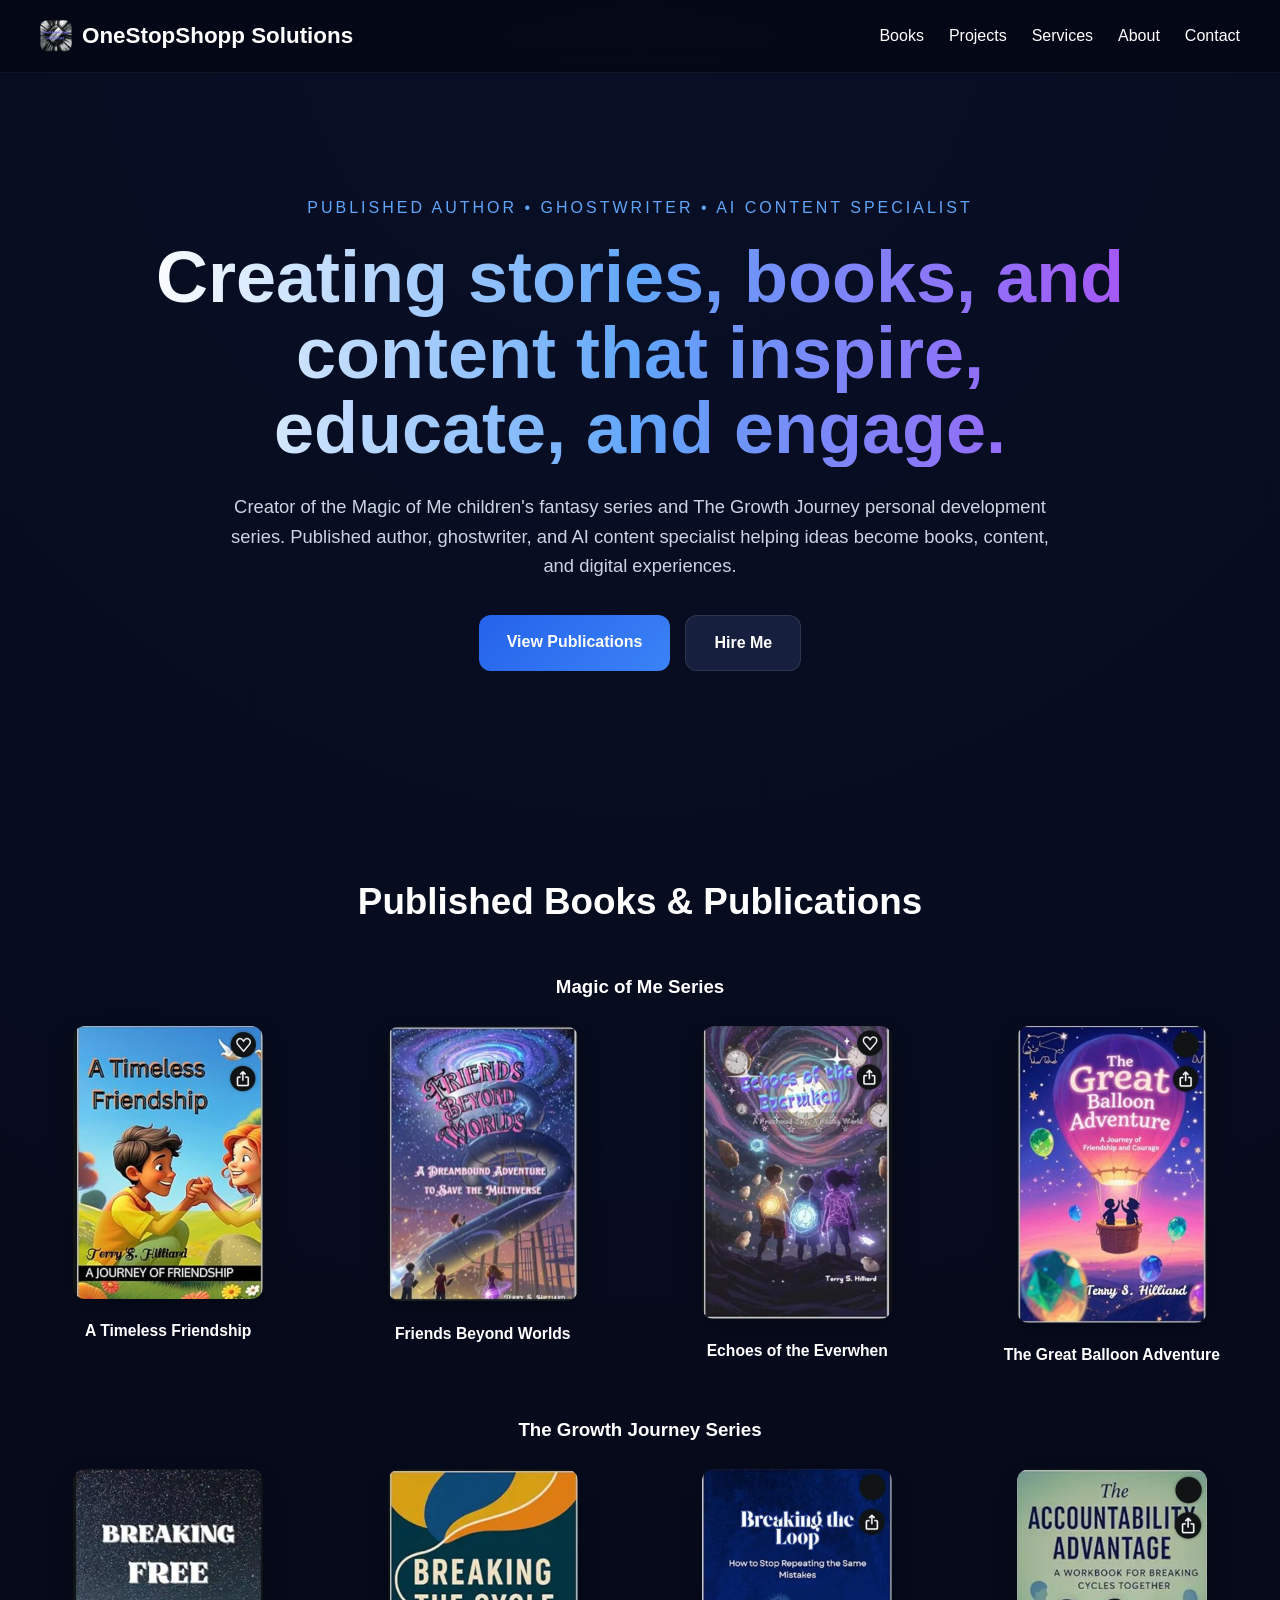
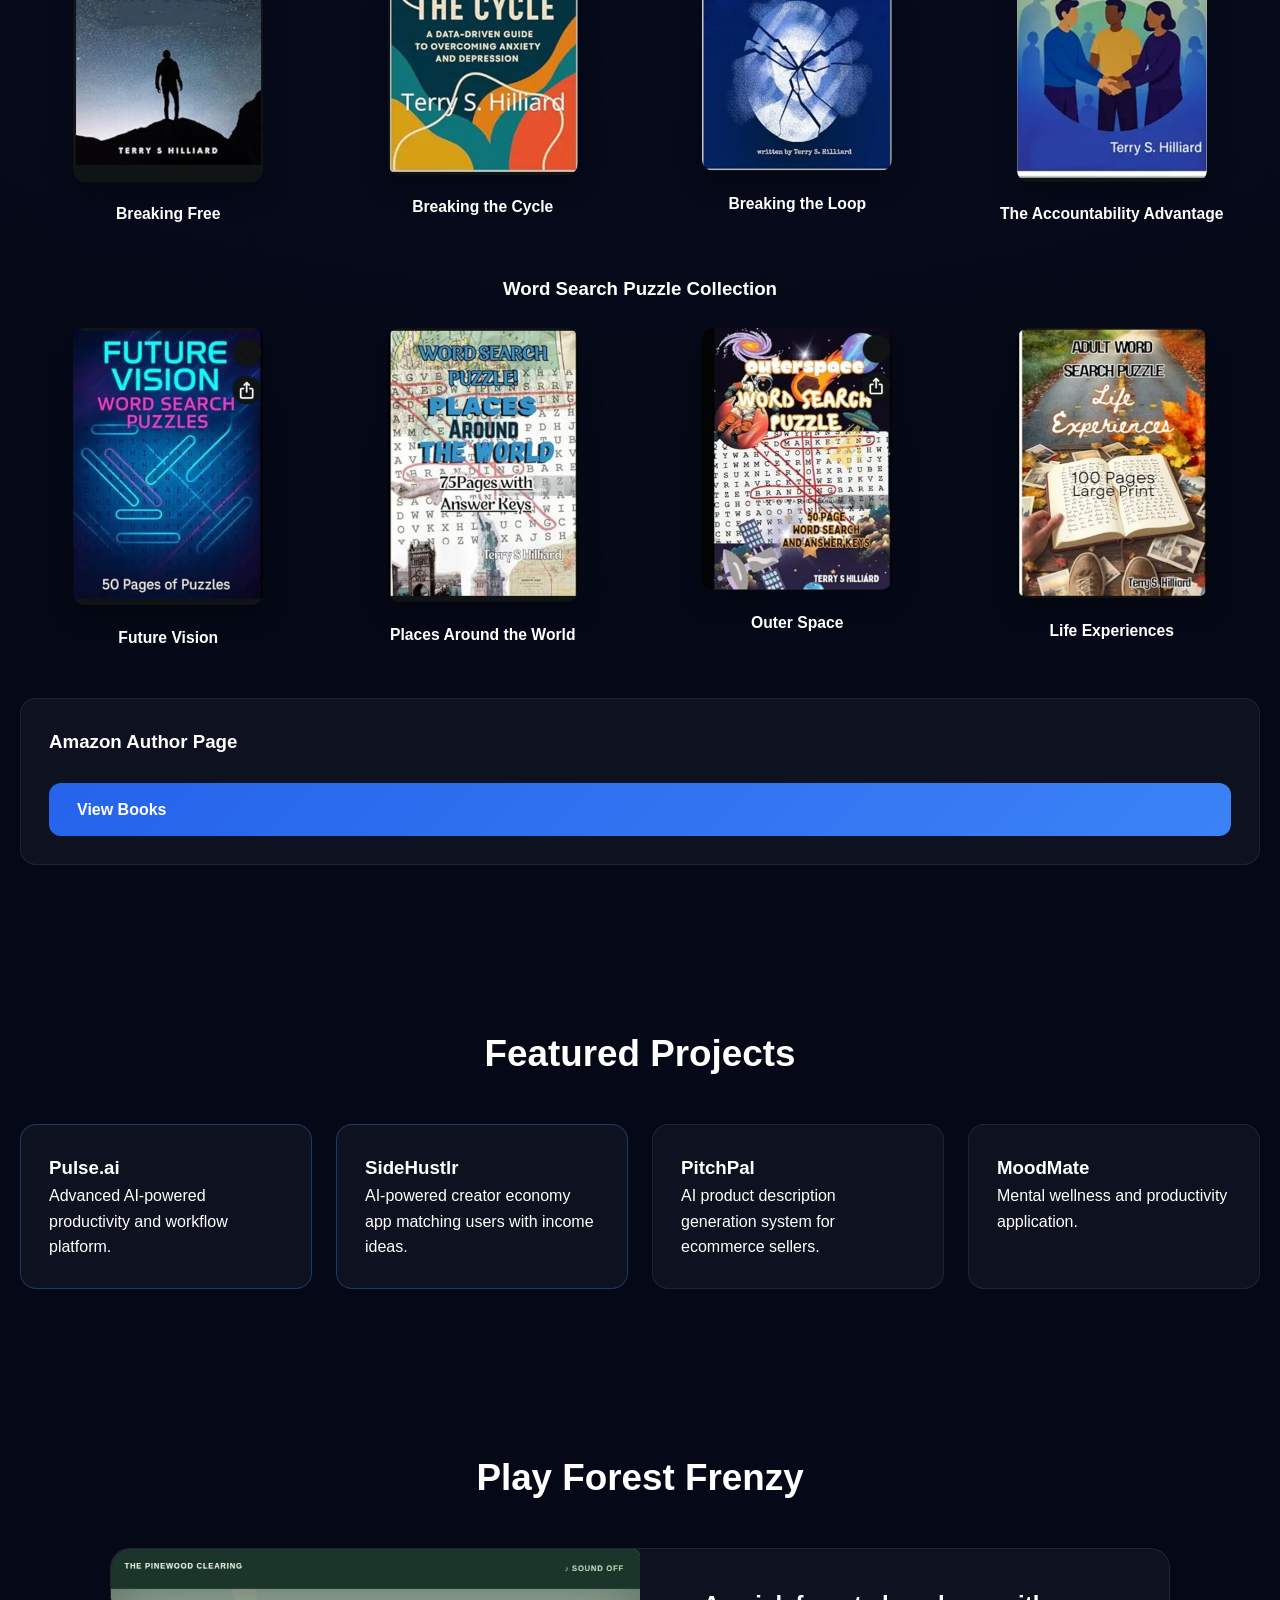
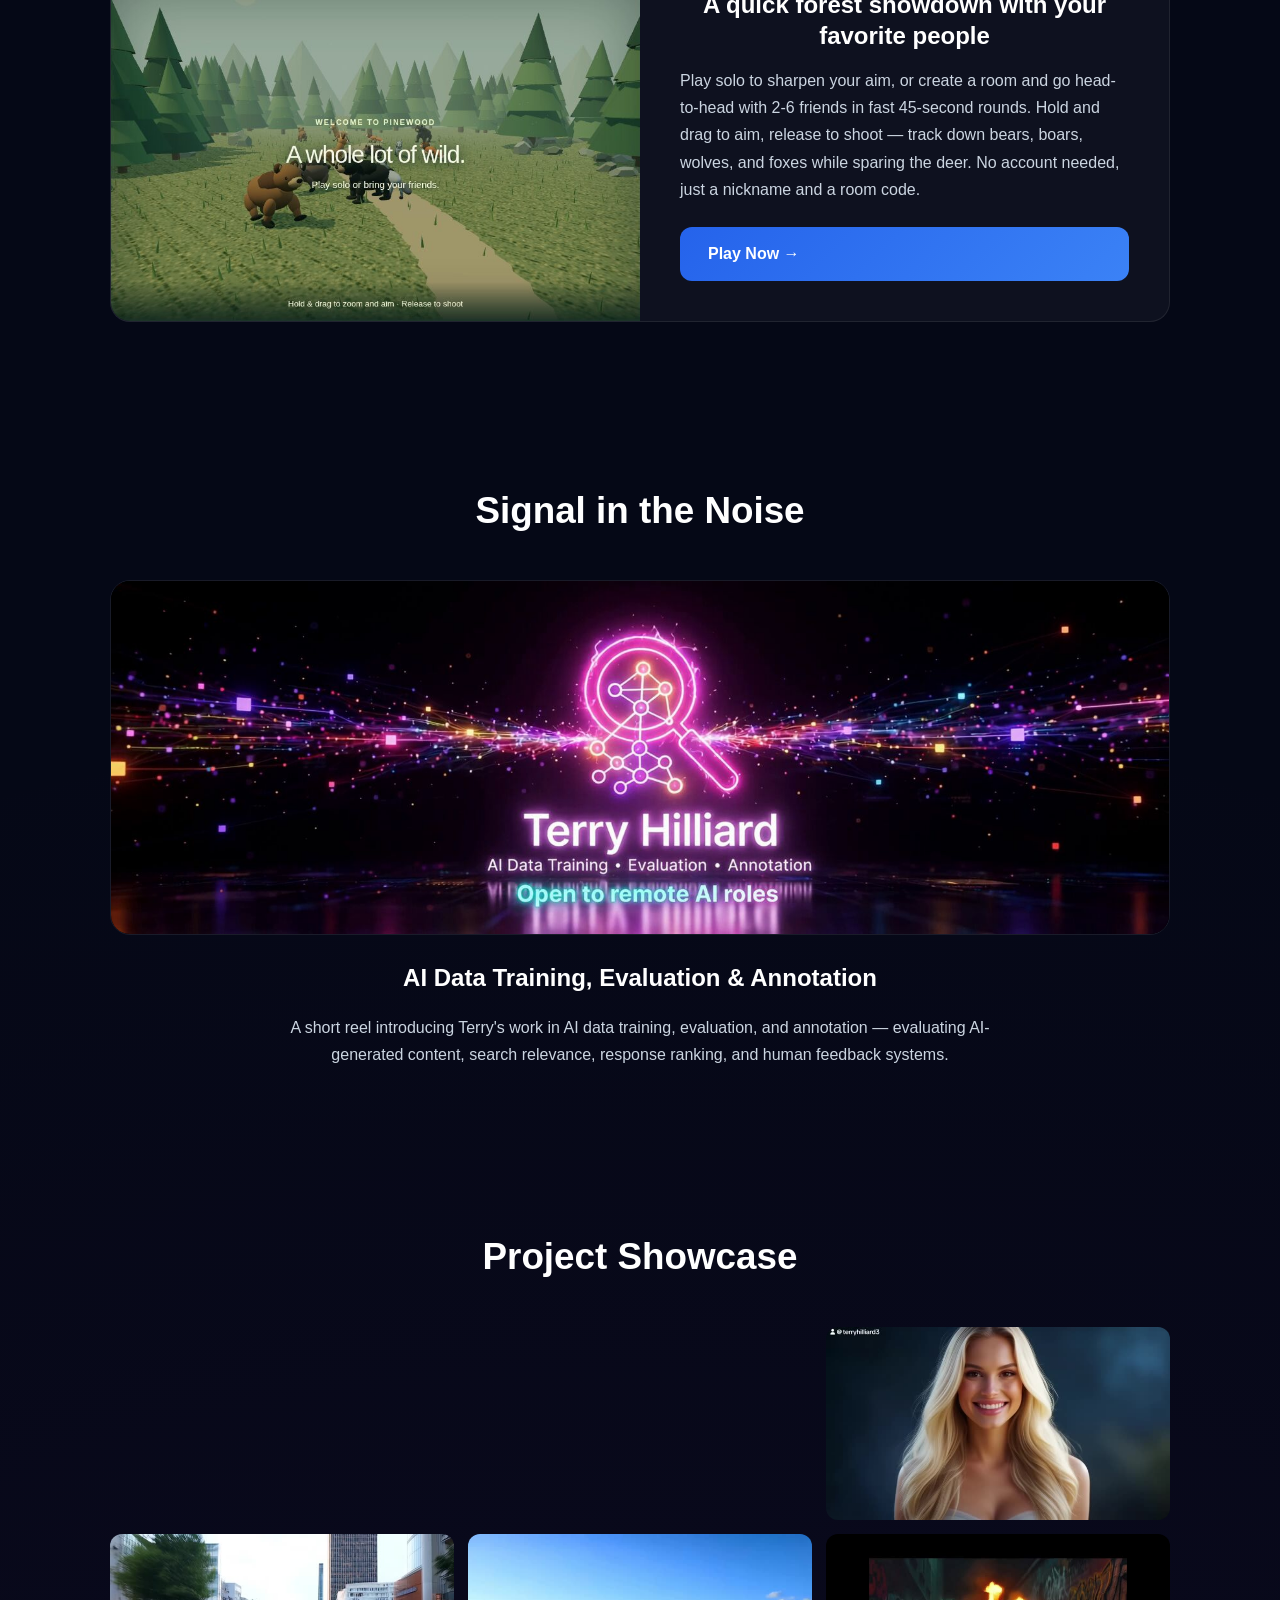
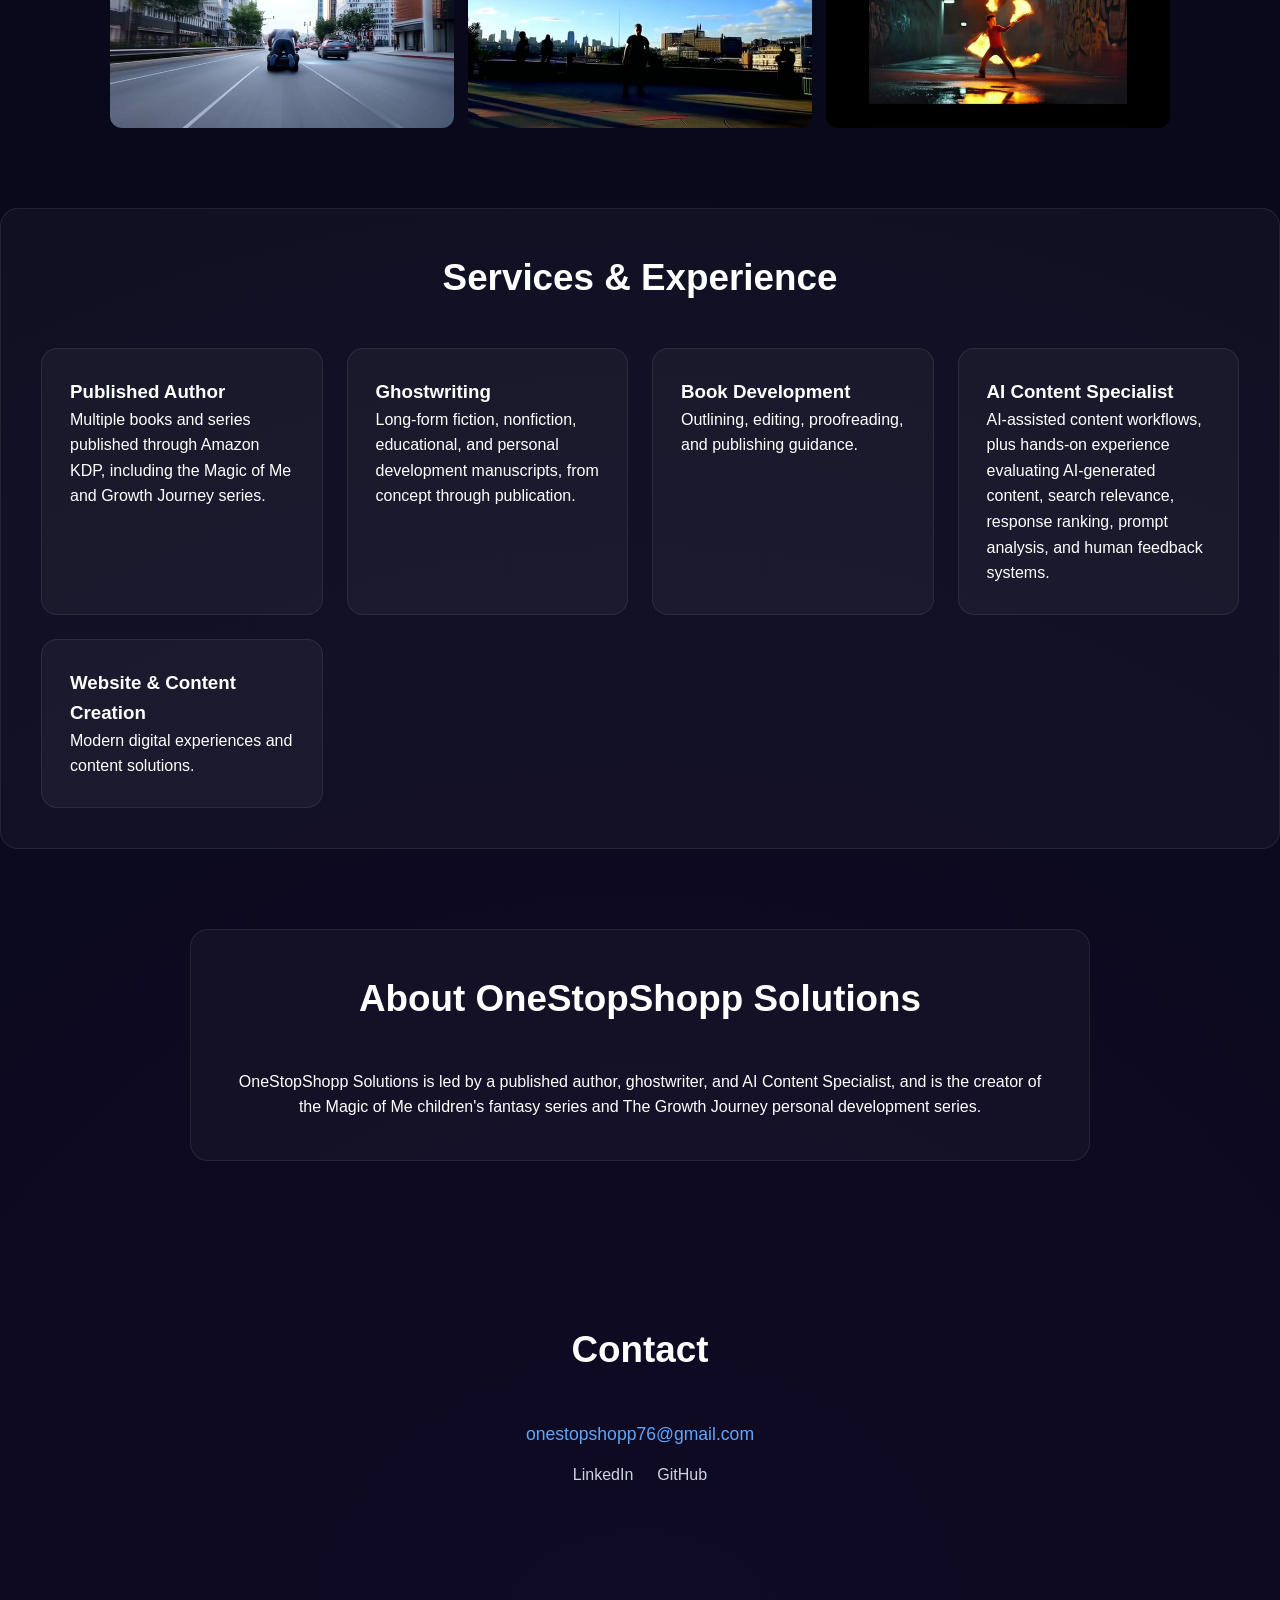
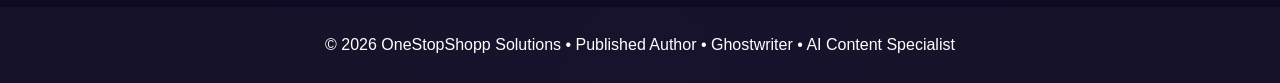
==== index.html @ 1f9ac96c "Self-host book covers, fix invalid markup, add main landmark and contact links - Download and compre" ====
<!doctype html>
<html lang="en">
  <head>
    <meta charset="UTF-8" />
    <meta name="viewport" content="width=device-width, initial-scale=1.0" />
    <title>OneStopShopp Solutions</title>
    <meta
      name="description"
      content="Published author, ghostwriter, creator of the Magic of Me and The Growth Journey series, and AI Content Specialist."
    />
    <meta property="og:type" content="website" />
    <meta property="og:title" content="OneStopShopp Solutions | Published Author, Ghostwriter & AI Content Specialist" />
    <meta
      property="og:description"
      content="Published author, ghostwriter, creator of the Magic of Me and The Growth Journey series, and AI Content Specialist."
    />
    <meta
      property="og:image"
      content="https://res.cloudinary.com/dc8rtuiyk/image/upload/v1782137107/Screenshot_2026-06-22_085115_wafh4v.png"
    />
    <meta name="twitter:card" content="summary_large_image" />
    <meta name="twitter:title" content="OneStopShopp Solutions | Published Author, Ghostwriter & AI Content Specialist" />
    <meta
      name="twitter:description"
      content="Published author, ghostwriter, creator of the Magic of Me and The Growth Journey series, and AI Content Specialist."
    />
    <meta
      name="twitter:image"
      content="https://res.cloudinary.com/dc8rtuiyk/image/upload/v1782137107/Screenshot_2026-06-22_085115_wafh4v.png"
    />
    <link rel="icon" href="./assets/logo.png" />
    <link rel="stylesheet" href="./styles.css?v=2043" />
  </head>
  <body>
    <header class="navbar">
      <div class="logo"><img src="./assets/logo.png" alt="OneStopShopp Solutions logo" class="logo-icon" />OneStopShopp Solutions</div>
      <nav>
        <a href="#publications">Books</a><a href="#projects">Projects</a><a href="#services">Services</a><a href="#about">About</a
        ><a href="#contact">Contact</a>
      </nav>
    </header>
    <main>
      <section class="hero">
        <div class="hero-content">
          <p class="tag">PUBLISHED AUTHOR • GHOSTWRITER • AI CONTENT SPECIALIST</p>
          <h1>Creating stories, books, and content that inspire, educate, and engage.</h1>
          <p class="subtext">
            Creator of the Magic of Me children's fantasy series and The Growth Journey personal development series. Published author,
            ghostwriter, and AI content specialist helping ideas become books, content, and digital experiences.
          </p>
          <div class="hero-buttons">
            <a class="primary" href="#publications">View Publications</a><a class="secondary" href="#contact">Hire Me</a>
          </div>
        </div>
      </section>
      <section id="publications" class="section">
        <h2>Published Books & Publications</h2>
        <h3 class="series-title">Magic of Me Series</h3>
        <div class="book-grid">
          <div class="book-card">
            <a href="https://www.amazon.com/dp/B0F7FNXPH2" target="_blank" rel="noopener noreferrer"
              ><img loading="lazy" decoding="async" src="./assets/books/a-timeless-friendship.jpg" alt="A Timeless Friendship"
            /></a>
            <h4>A Timeless Friendship</h4>
          </div>
          <div class="book-card">
            <a href="https://www.amazon.com/dp/B0FHT4Z9CP" target="_blank" rel="noopener noreferrer"
              ><img loading="lazy" decoding="async" src="./assets/books/friends-beyond-worlds.jpg" alt="Friends Beyond Worlds"
            /></a>
            <h4>Friends Beyond Worlds</h4>
          </div>
          <div class="book-card">
            <a href="https://www.amazon.com/dp/B0FKSDV8B8" target="_blank" rel="noopener noreferrer"
              ><img loading="lazy" decoding="async" src="./assets/books/echoes-of-the-everwhen.jpg" alt="Echoes of the Everwhen"
            /></a>
            <h4>Echoes of the Everwhen</h4>
          </div>
          <div class="book-card">
            <a href="https://www.amazon.com/dp/B0FH5PMCHT" target="_blank" rel="noopener noreferrer"
              ><img loading="lazy" decoding="async" src="./assets/books/the-great-balloon-adventure.jpg" alt="The Great Balloon Adventure"
            /></a>
            <h4>The Great Balloon Adventure</h4>
          </div>
        </div>
        <h3 class="series-title">The Growth Journey Series</h3>
        <div class="book-grid">
          <div class="book-card">
            <a href="https://www.amazon.com/dp/B0F8NKRVY5" target="_blank" rel="noopener noreferrer"
              ><img loading="lazy" decoding="async" src="./assets/books/breaking-free.jpg" alt="Breaking Free"
            /></a>
            <h4>Breaking Free</h4>
          </div>
          <div class="book-card">
            <a href="https://www.amazon.com/dp/B0FH2L9SFN" target="_blank" rel="noopener noreferrer"
              ><img loading="lazy" decoding="async" src="./assets/books/breaking-the-cycle.jpg" alt="Breaking the Cycle"
            /></a>
            <h4>Breaking the Cycle</h4>
          </div>
          <div class="book-card">
            <a href="https://www.amazon.com/dp/B0FGY39LGM" target="_blank" rel="noopener noreferrer"
              ><img loading="lazy" decoding="async" src="./assets/books/breaking-the-loop.jpg" alt="Breaking the Loop"
            /></a>
            <h4>Breaking the Loop</h4>
          </div>
          <div class="book-card">
            <a href="https://www.amazon.com/dp/B0FH2JQRD7" target="_blank" rel="noopener noreferrer"
              ><img
                loading="lazy"
                decoding="async"
                src="./assets/books/the-accountability-advantage.jpg"
                alt="The Accountability Advantage"
            /></a>
            <h4>The Accountability Advantage</h4>
          </div>
        </div>
        <h3 class="series-title">Word Search Puzzle Collection</h3>
        <div class="book-grid">
          <div class="book-card">
            <a href="https://www.amazon.com/dp/B0FFHPS225" target="_blank" rel="noopener noreferrer"
              ><img loading="lazy" decoding="async" src="./assets/books/future-vision.jpg" alt="Future Vision"
            /></a>
            <h4>Future Vision</h4>
          </div>
          <div class="book-card">
            <a href="https://www.amazon.com/dp/B0FH6RM6RR" target="_blank" rel="noopener noreferrer"
              ><img loading="lazy" decoding="async" src="./assets/books/places-around-the-world.jpg" alt="Places Around the World"
            /></a>
            <h4>Places Around the World</h4>
          </div>
          <div class="book-card">
            <a href="https://www.amazon.com/dp/B0FHDQDHW8" target="_blank" rel="noopener noreferrer"
              ><img loading="lazy" decoding="async" src="./assets/books/outer-space.jpg" alt="Outer Space"
            /></a>
            <h4>Outer Space</h4>
          </div>
          <div class="book-card">
            <a href="https://www.amazon.com/dp/B0FJ7HCPN9" target="_blank" rel="noopener noreferrer"
              ><img loading="lazy" decoding="async" src="./assets/books/life-experiences.jpg" alt="Life Experiences"
            /></a>
            <h4>Life Experiences</h4>
          </div>
        </div>
        <div class="card">
          <h3>Amazon Author Page</h3>
          <br /><a class="primary" href="https://www.amazon.com/author/onestopshopp" target="_blank" rel="noopener noreferrer"
            >View Books</a
          >
        </div>
      </section>
      <section id="projects" class="section">
        <h2>Featured Projects</h2>
        <div class="grid">
          <div class="card featured-card">
            <h3>Pulse.ai</h3>
            <p>Advanced AI-powered productivity and workflow platform.</p>
          </div>
          <div class="card featured-card">
            <h3>SideHustlr</h3>
            <p>AI-powered creator economy app matching users with income ideas.</p>
          </div>
          <div class="card">
            <h3>PitchPal</h3>
            <p>AI product description generation system for ecommerce sellers.</p>
          </div>
          <div class="card">
            <h3>MoodMate</h3>
            <p>Mental wellness and productivity application.</p>
          </div>
        </div>
      </section>
      <section class="section media-spotlight">
        <h2>Play Forest Frenzy</h2>
        <div class="spotlight-card">
          <img loading="lazy" decoding="async" src="./assets/forest-frenzy-thumb.jpg" alt="Forest Frenzy gameplay screenshot" />
          <div class="spotlight-content">
            <h3>A quick forest showdown with your favorite people</h3>
            <p>
              Play solo to sharpen your aim, or create a room and go head-to-head with 2-6 friends in fast 45-second rounds. Hold and drag
              to aim, release to shoot — track down bears, boars, wolves, and foxes while sparing the deer. No account needed, just a
              nickname and a room code.
            </p>
            <a class="primary" href="https://forest-frenzy-thill-0926.brobro76.chatgpt.site/" target="_blank" rel="noopener noreferrer"
              >Play Now →</a
            >
          </div>
        </div>
      </section>
      <section class="section media-spotlight">
        <h2>Signal in the Noise</h2>
        <div class="spotlight-video">
          <video preload="none" muted loop playsinline poster="./assets/signal-poster.jpg">
            <source src="./assets/signal-in-the-noise.mp4" type="video/mp4" />
          </video>
        </div>
        <h3>AI Data Training, Evaluation &amp; Annotation</h3>
        <p class="spotlight-caption">
          A short reel introducing Terry's work in AI data training, evaluation, and annotation — evaluating AI-generated content, search
          relevance, response ranking, and human feedback systems.
        </p>
      </section>
      <section class="section showcase-section">
        <h2>Project Showcase</h2>
        <div class="video-grid">
          <video
            poster="https://res.cloudinary.com/dc8rtuiyk/video/upload/so_0,w_640/v1779399124/sample-video1_hhpzmg.jpg"
            preload="none"
            muted
            loop
            playsinline
          >
            <source
              src="https://res.cloudinary.com/dc8rtuiyk/video/upload/q_auto/f_mp4/v1779399124/sample-video1_hhpzmg.mp4"
              type="video/mp4"
            /></video
          ><video
            poster="https://res.cloudinary.com/dc8rtuiyk/video/upload/so_0,w_640/v1779399124/sample-video2_ucpraj.jpg"
            preload="none"
            muted
            loop
            playsinline
          >
            <source
              src="https://res.cloudinary.com/dc8rtuiyk/video/upload/q_auto/f_mp4/v1779399124/sample-video2_ucpraj.mp4"
              type="video/mp4"
            /></video
          ><video poster="./assets/showcase-video3.jpg" preload="none" muted loop playsinline>
            <source src="./assets/showcase-video3.mp4" type="video/mp4" /></video
          ><video poster="./assets/showcase-video4.jpg" preload="none" muted loop playsinline>
            <source src="./assets/showcase-video4.mp4" type="video/mp4" /></video
          ><video poster="./assets/showcase-video5.jpg" preload="none" muted loop playsinline>
            <source src="./assets/showcase-video5.mp4" type="video/mp4" /></video
          ><video poster="./assets/showcase-video6.jpg" preload="none" muted loop playsinline>
            <source src="./assets/showcase-video6.mp4" type="video/mp4" />
          </video>
        </div>
      </section>
      <section id="services" class="section dark-panel">
        <h2>Services & Experience</h2>
        <div class="grid">
          <div class="card">
            <h3>Published Author</h3>
            <p>Multiple books and series published through Amazon KDP, including the Magic of Me and Growth Journey series.</p>
          </div>
          <div class="card">
            <h3>Ghostwriting</h3>
            <p>Long-form fiction, nonfiction, educational, and personal development manuscripts, from concept through publication.</p>
          </div>
          <div class="card">
            <h3>Book Development</h3>
            <p>Outlining, editing, proofreading, and publishing guidance.</p>
          </div>
          <div class="card">
            <h3>AI Content Specialist</h3>
            <p>
              AI-assisted content workflows, plus hands-on experience evaluating AI-generated content, search relevance, response ranking,
              prompt analysis, and human feedback systems.
            </p>
          </div>
          <div class="card">
            <h3>Website & Content Creation</h3>
            <p>Modern digital experiences and content solutions.</p>
          </div>
        </div>
      </section>
      <section id="about" class="section about">
        <div class="about-box">
          <h2>About OneStopShopp Solutions</h2>
          <p>
            OneStopShopp Solutions is led by a published author, ghostwriter, and AI Content Specialist, and is the creator of the Magic of
            Me children's fantasy series and The Growth Journey personal development series.
          </p>
        </div>
      </section>
      <section id="contact" class="section contact">
        <h2>Contact</h2>
        <a class="email-link" href="mailto:onestopshopp76@gmail.com">onestopshopp76@gmail.com</a>
        <p class="contact-links">
          <a href="https://www.linkedin.com/in/terry-hilliard-5133391b7" target="_blank" rel="noopener noreferrer">LinkedIn</a
          ><a href="https://github.com/terry7676" target="_blank" rel="noopener noreferrer">GitHub</a>
        </p>
      </section>
    </main>
    <footer><p>© 2026 OneStopShopp Solutions • Published Author • Ghostwriter • AI Content Specialist</p></footer>
    <script>
      (function () {
        var v = document.querySelectorAll("video");
        if (!v.length) return;
        if (window.matchMedia("(prefers-reduced-motion: reduce)").matches || !("IntersectionObserver" in window)) {
          v.forEach(function (x) {
            x.controls = true;
          });
          return;
        }
        var io = new IntersectionObserver(
          function (es) {
            es.forEach(function (e) {
              var x = e.target;
              if (e.isIntersecting) {
                var p = x.play();
                if (p && p.catch) p.catch(function () {});
              } else {
                x.pause();
              }
            });
          },
          { threshold: 0.25 },
        );
        v.forEach(function (x) {
          io.observe(x);
        });
      })();
    </script>
  </body>
</html>
---- styles.css ----
*{margin:0;padding:0;box-sizing:border-box}html{scroll-behavior:smooth}body{font-family:'Segoe UI',sans-serif;color:#fff;line-height:1.6;background:#050816;background-image:radial-gradient(circle at top,#1e3a8a22,transparent 35%),radial-gradient(circle at bottom,#581c8722,transparent 40%)}.navbar{position:sticky;top:0;z-index:1000;display:flex;justify-content:space-between;align-items:center;padding:18px 40px;background:rgba(5,8,22,.92);backdrop-filter:blur(12px);border-bottom:1px solid rgba(255,255,255,.06)}.logo{font-size:1.4rem;font-weight:700;display:flex;align-items:center;gap:10px}.logo-icon{width:32px;height:32px;border-radius:8px;object-fit:cover}.navbar nav a{color:#fff;text-decoration:none;margin-left:25px}.navbar nav a:hover{color:#60a5fa}.hero{min-height:80vh;display:flex;align-items:center;justify-content:center;text-align:center;padding:80px 20px}.hero-content{max-width:1000px}.tag{letter-spacing:3px;color:#60a5fa;margin-bottom:20px}.hero h1{font-size:4.5rem;line-height:1.05;font-weight:800;background:linear-gradient(90deg,#ffffff,#60a5fa,#a855f7,#60a5fa,#ffffff);background-size:200% auto;-webkit-background-clip:text;-webkit-text-fill-color:transparent;background-clip:text;margin-bottom:25px;animation:titleShine 6s linear infinite}@keyframes titleShine{0%{background-position:0% 50%}100%{background-position:200% 50%}}@media(prefers-reduced-motion:reduce){.hero h1{animation:none}}.subtext{max-width:850px;margin:auto;margin-bottom:35px;color:#cbd5e1;font-size:1.15rem}.hero-buttons{display:flex;justify-content:center;gap:15px;flex-wrap:wrap}.primary:focus-visible,.secondary:focus-visible,.navbar a:focus-visible,.email-link:focus-visible{outline:2px solid #60a5fa;outline-offset:3px}.primary,.secondary{display:inline-block;text-decoration:none;font-size:1rem;font-family:inherit;padding:14px 28px;border-radius:12px;border:none;cursor:pointer;font-weight:700}.primary{background:linear-gradient(135deg,#2563eb,#3b82f6);color:#fff}.secondary{background:#161f3d;color:#fff;border:1px solid rgba(255,255,255,.1)}.section{padding:80px 20px;max-width:1300px;margin:auto}.section h2{text-align:center;font-size:2.3rem;margin-bottom:40px}.grid{display:grid;grid-template-columns:repeat(auto-fit,minmax(260px,1fr));gap:24px}.card{background:rgba(255,255,255,.04);border:1px solid rgba(255,255,255,.08);padding:28px;border-radius:16px}.card a{color:inherit;text-decoration:none;display:block}.media-spotlight{max-width:1100px}.spotlight-card{display:grid;grid-template-columns:1fr 1fr;gap:0;background:rgba(255,255,255,.04);border:1px solid rgba(255,255,255,.08);border-radius:20px;overflow:hidden;align-items:stretch}.spotlight-card img,.spotlight-card video{width:100%;height:100%;min-height:260px;object-fit:cover;display:block;background:#000}.spotlight-content{padding:40px;display:flex;flex-direction:column;justify-content:center}.spotlight-content h3{font-size:1.5rem;margin-bottom:16px;line-height:1.3}.spotlight-content p{color:#cbd5e1;margin-bottom:24px;line-height:1.7}.spotlight-video{border-radius:20px;overflow:hidden;border:1px solid rgba(255,255,255,.08);margin-bottom:24px}.spotlight-video video{width:100%;display:block;background:#000}.media-spotlight h3{text-align:center;font-size:1.5rem;margin-bottom:16px}.spotlight-caption{max-width:700px;margin:0 auto;text-align:center;color:#cbd5e1;line-height:1.7}.featured-card{border-color:#3b82f655}.book-grid{display:grid;grid-template-columns:repeat(auto-fit,minmax(180px,1fr));gap:18px;margin:24px 0 48px}.book-card{text-align:center}.book-card a{display:inline-block}.book-card img{width:100%;max-width:190px;border-radius:12px;box-shadow:0 10px 25px rgba(0,0,0,.25);transition:transform .3s ease;display:block;margin:0 auto}.book-card img:hover{transform:translateY(-8px)}.book-card h4{margin-top:12px;font-size:.98rem}.series-title{text-align:center;margin:34px 0 16px}.showcase-section{max-width:1100px}.video-grid{display:grid;grid-template-columns:repeat(auto-fit,minmax(280px,1fr));gap:14px;max-width:1100px;margin:auto}.video-grid video{width:100%;aspect-ratio:16/9;object-fit:cover;border-radius:12px}.dark-panel,.about-box{background:rgba(255,255,255,.03);border:1px solid rgba(255,255,255,.08);border-radius:18px;padding:40px}.about-box{text-align:center;max-width:900px;margin:auto}.contact{text-align:center}.contact-links{margin-top:14px}.contact-links a{color:#cbd5e1;text-decoration:none;margin:0 12px}.contact-links a:hover{color:#60a5fa}.email-link{color:#60a5fa;text-decoration:none;font-size:1.1rem}footer{text-align:center;padding:25px;background:rgba(255,255,255,.03);margin-top:40px}@media(max-width:768px){.navbar{flex-direction:column;gap:12px}.hero h1{font-size:2.7rem}.video-grid{grid-template-columns:1fr}.section{padding:60px 20px}.book-grid{grid-template-columns:repeat(auto-fit,minmax(150px,1fr));gap:14px}.book-card img{max-width:165px}.spotlight-card{grid-template-columns:1fr}.spotlight-content{padding:28px}}
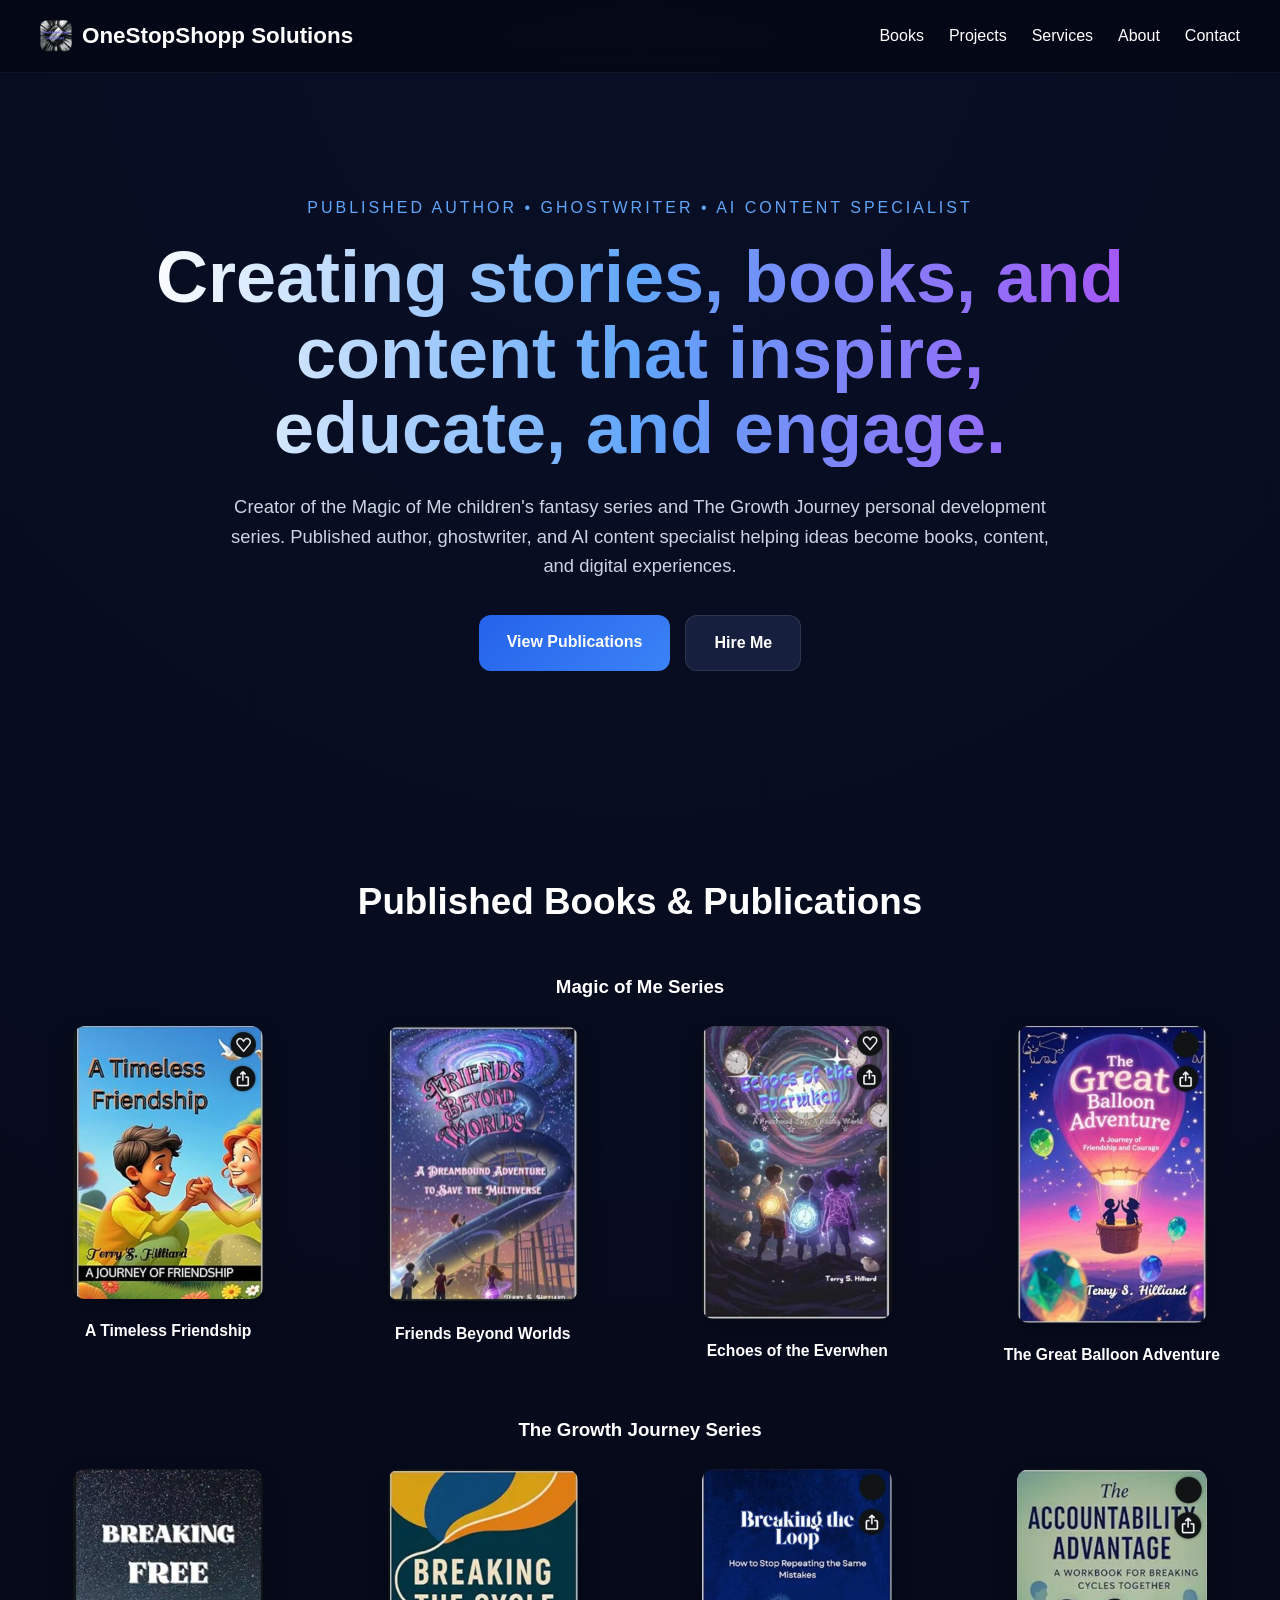
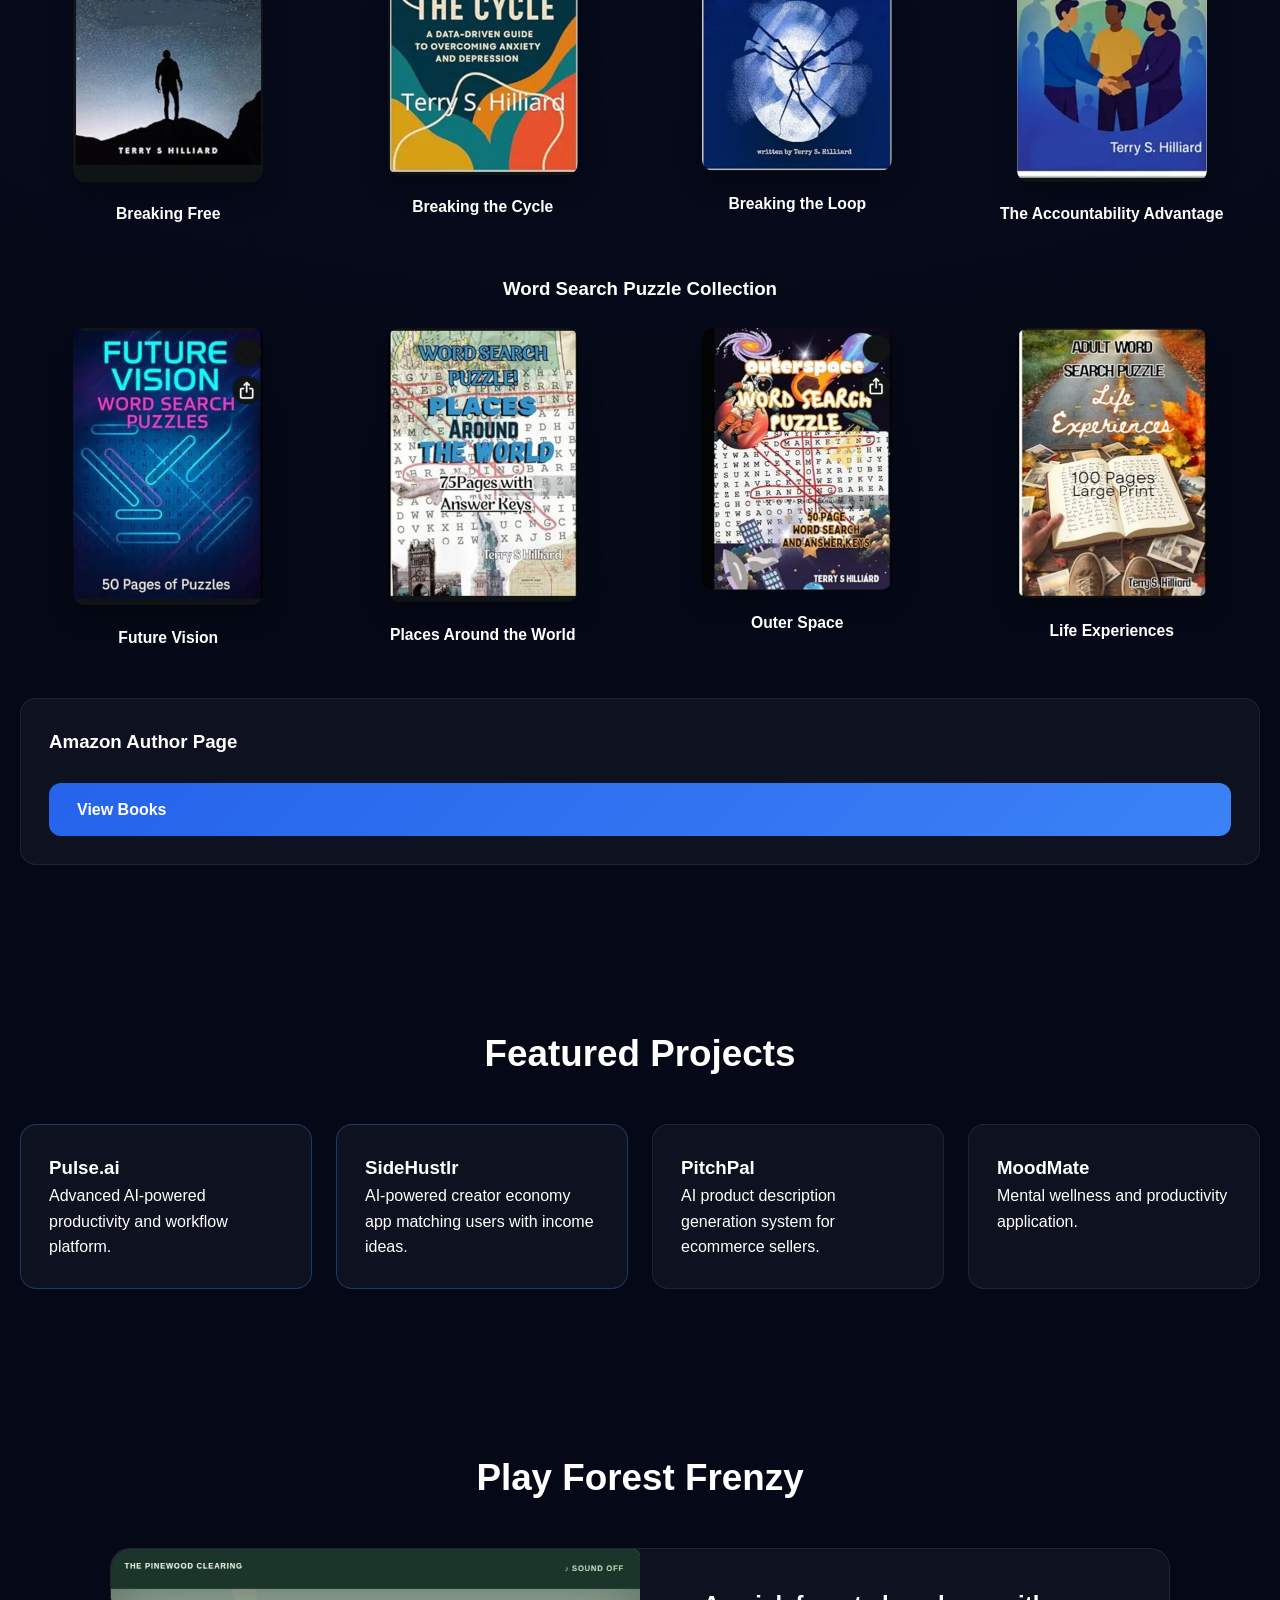
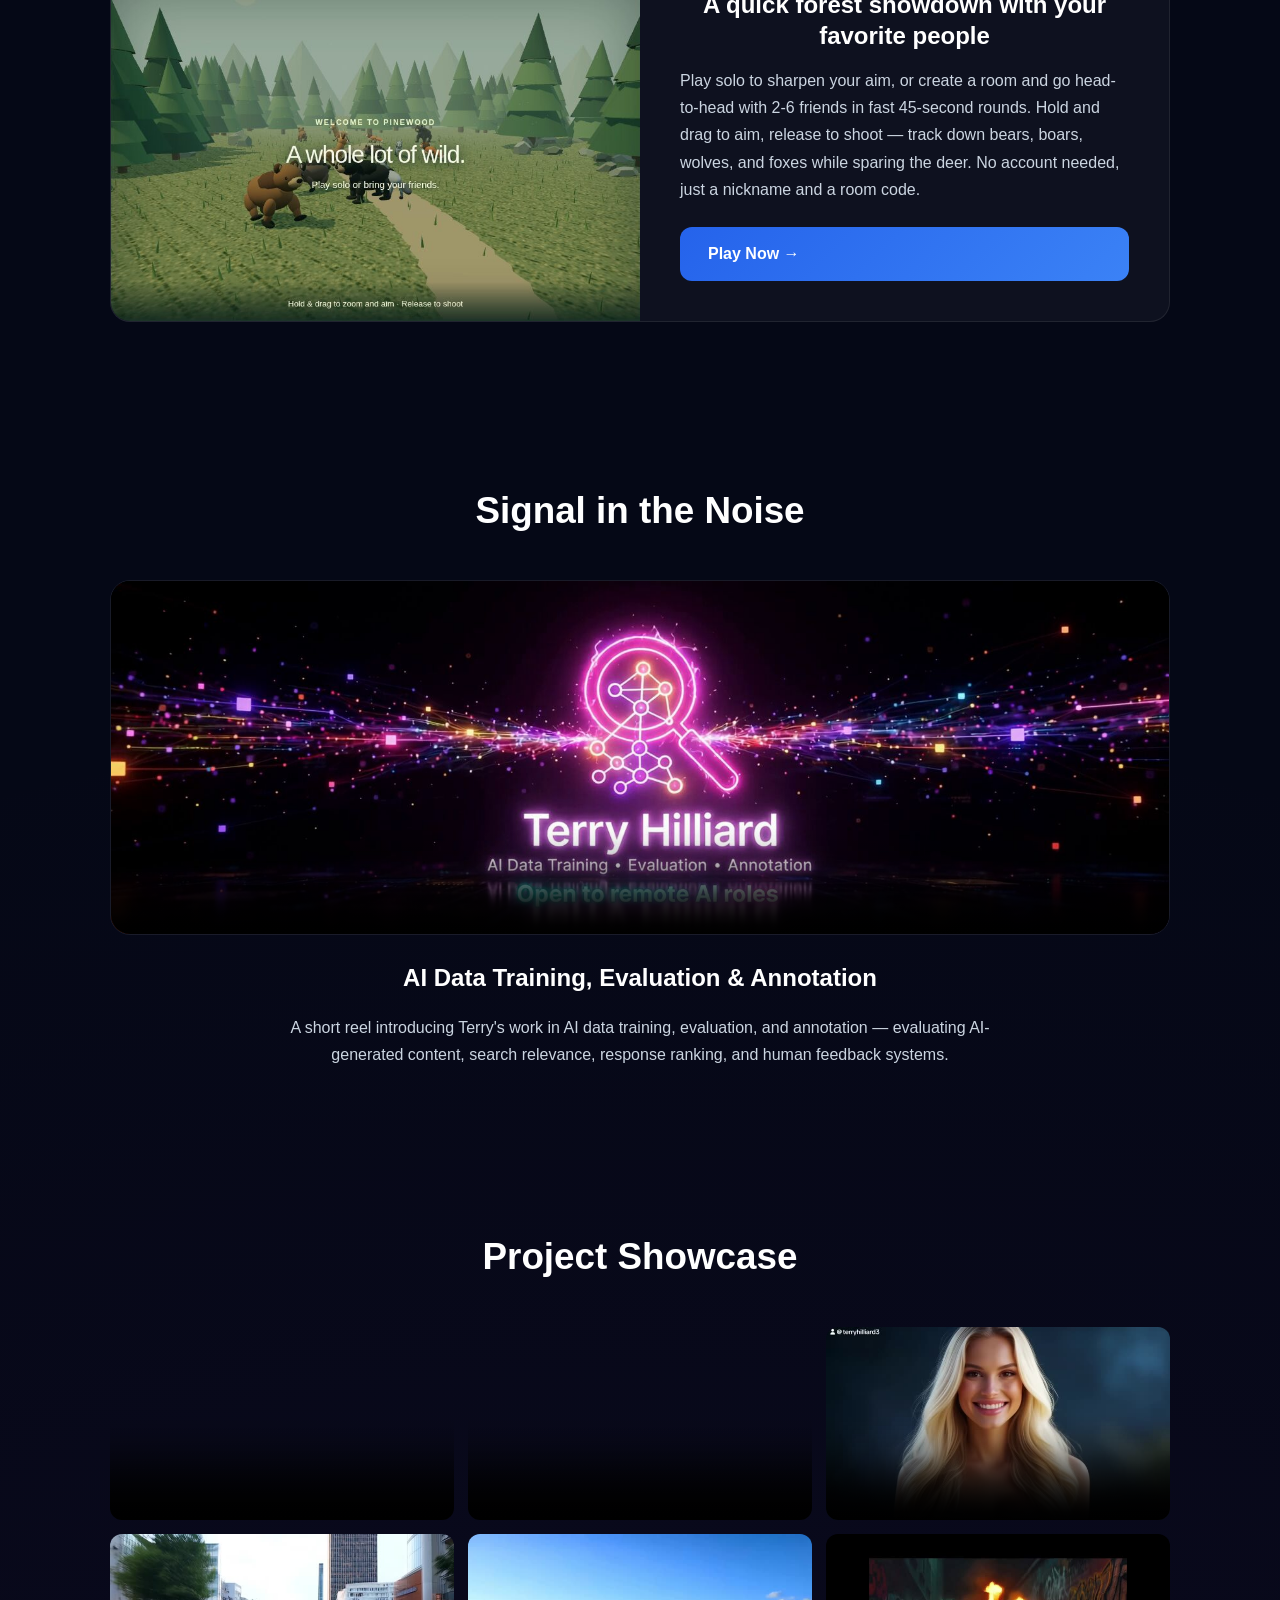
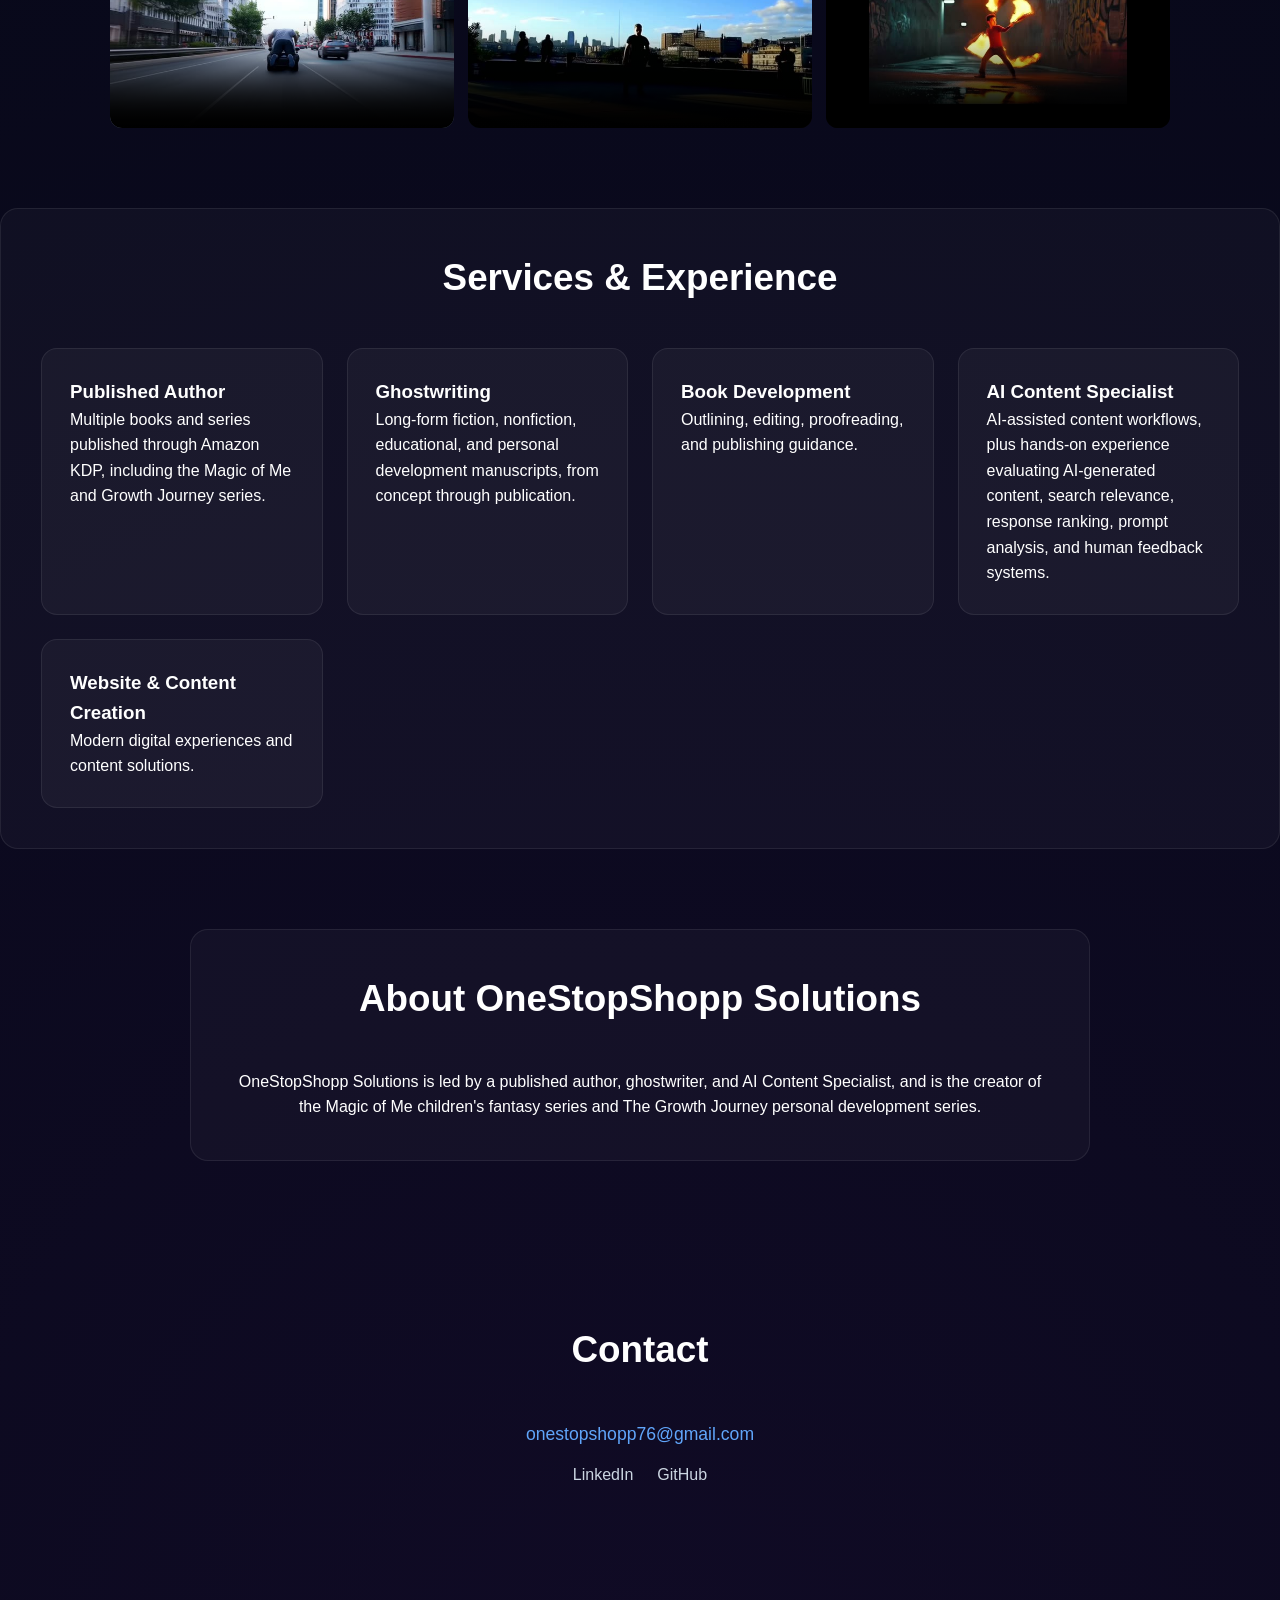
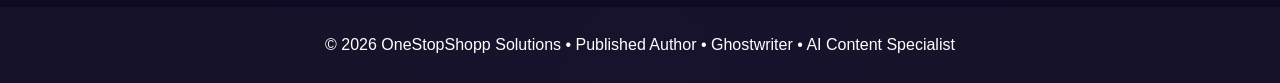
==== commit c3bb7017: "Add native controls to every video as a guaranteed fallback The markup, server headers, and video fi" ====
--- a/index.html
+++ b/index.html
@@ -188,7 +188,7 @@
       <section class="section media-spotlight">
         <h2>Signal in the Noise</h2>
         <div class="spotlight-video">
-          <video preload="none" muted loop playsinline poster="./assets/signal-poster.jpg">
+          <video controls autoplay preload="auto" muted loop playsinline poster="./assets/signal-poster.jpg">
             <source src="./assets/signal-in-the-noise.mp4" type="video/mp4" />
           </video>
         </div>
@@ -201,9 +201,9 @@
       <section class="section showcase-section">
         <h2>Project Showcase</h2>
         <div class="video-grid">
-          <video
+          <video controls autoplay
             poster="https://res.cloudinary.com/dc8rtuiyk/video/upload/so_0,w_640/v1779399124/sample-video1_hhpzmg.jpg"
-            preload="none"
+            preload="auto"
             muted
             loop
             playsinline
@@ -212,9 +212,9 @@
               src="https://res.cloudinary.com/dc8rtuiyk/video/upload/q_auto/f_mp4/v1779399124/sample-video1_hhpzmg.mp4"
               type="video/mp4"
             /></video
-          ><video
+          ><video controls autoplay
             poster="https://res.cloudinary.com/dc8rtuiyk/video/upload/so_0,w_640/v1779399124/sample-video2_ucpraj.jpg"
-            preload="none"
+            preload="auto"
             muted
             loop
             playsinline
@@ -223,13 +223,13 @@
               src="https://res.cloudinary.com/dc8rtuiyk/video/upload/q_auto/f_mp4/v1779399124/sample-video2_ucpraj.mp4"
               type="video/mp4"
             /></video
-          ><video poster="./assets/showcase-video3.jpg" preload="none" muted loop playsinline>
+          ><video controls autoplay poster="./assets/showcase-video3.jpg" preload="auto" muted loop playsinline>
             <source src="./assets/showcase-video3.mp4" type="video/mp4" /></video
-          ><video poster="./assets/showcase-video4.jpg" preload="none" muted loop playsinline>
+          ><video controls autoplay poster="./assets/showcase-video4.jpg" preload="auto" muted loop playsinline>
             <source src="./assets/showcase-video4.mp4" type="video/mp4" /></video
-          ><video poster="./assets/showcase-video5.jpg" preload="none" muted loop playsinline>
+          ><video controls autoplay poster="./assets/showcase-video5.jpg" preload="auto" muted loop playsinline>
             <source src="./assets/showcase-video5.mp4" type="video/mp4" /></video
-          ><video poster="./assets/showcase-video6.jpg" preload="none" muted loop playsinline>
+          ><video controls autoplay poster="./assets/showcase-video6.jpg" preload="auto" muted loop playsinline>
             <source src="./assets/showcase-video6.mp4" type="video/mp4" />
           </video>
         </div>
@@ -283,31 +283,13 @@
     <footer><p>© 2026 OneStopShopp Solutions • Published Author • Ghostwriter • AI Content Specialist</p></footer>
     <script>
       (function () {
-        var v = document.querySelectorAll("video");
-        if (!v.length) return;
-        if (window.matchMedia("(prefers-reduced-motion: reduce)").matches || !("IntersectionObserver" in window)) {
-          v.forEach(function (x) {
+        if (window.matchMedia("(prefers-reduced-motion: reduce)").matches) {
+          document.querySelectorAll("video").forEach(function (x) {
+            x.autoplay = false;
+            x.pause();
             x.controls = true;
           });
-          return;
         }
-        var io = new IntersectionObserver(
-          function (es) {
-            es.forEach(function (e) {
-              var x = e.target;
-              if (e.isIntersecting) {
-                var p = x.play();
-                if (p && p.catch) p.catch(function () {});
-              } else {
-                x.pause();
-              }
-            });
-          },
-          { threshold: 0.25 },
-        );
-        v.forEach(function (x) {
-          io.observe(x);
-        });
       })();
     </script>
   </body>
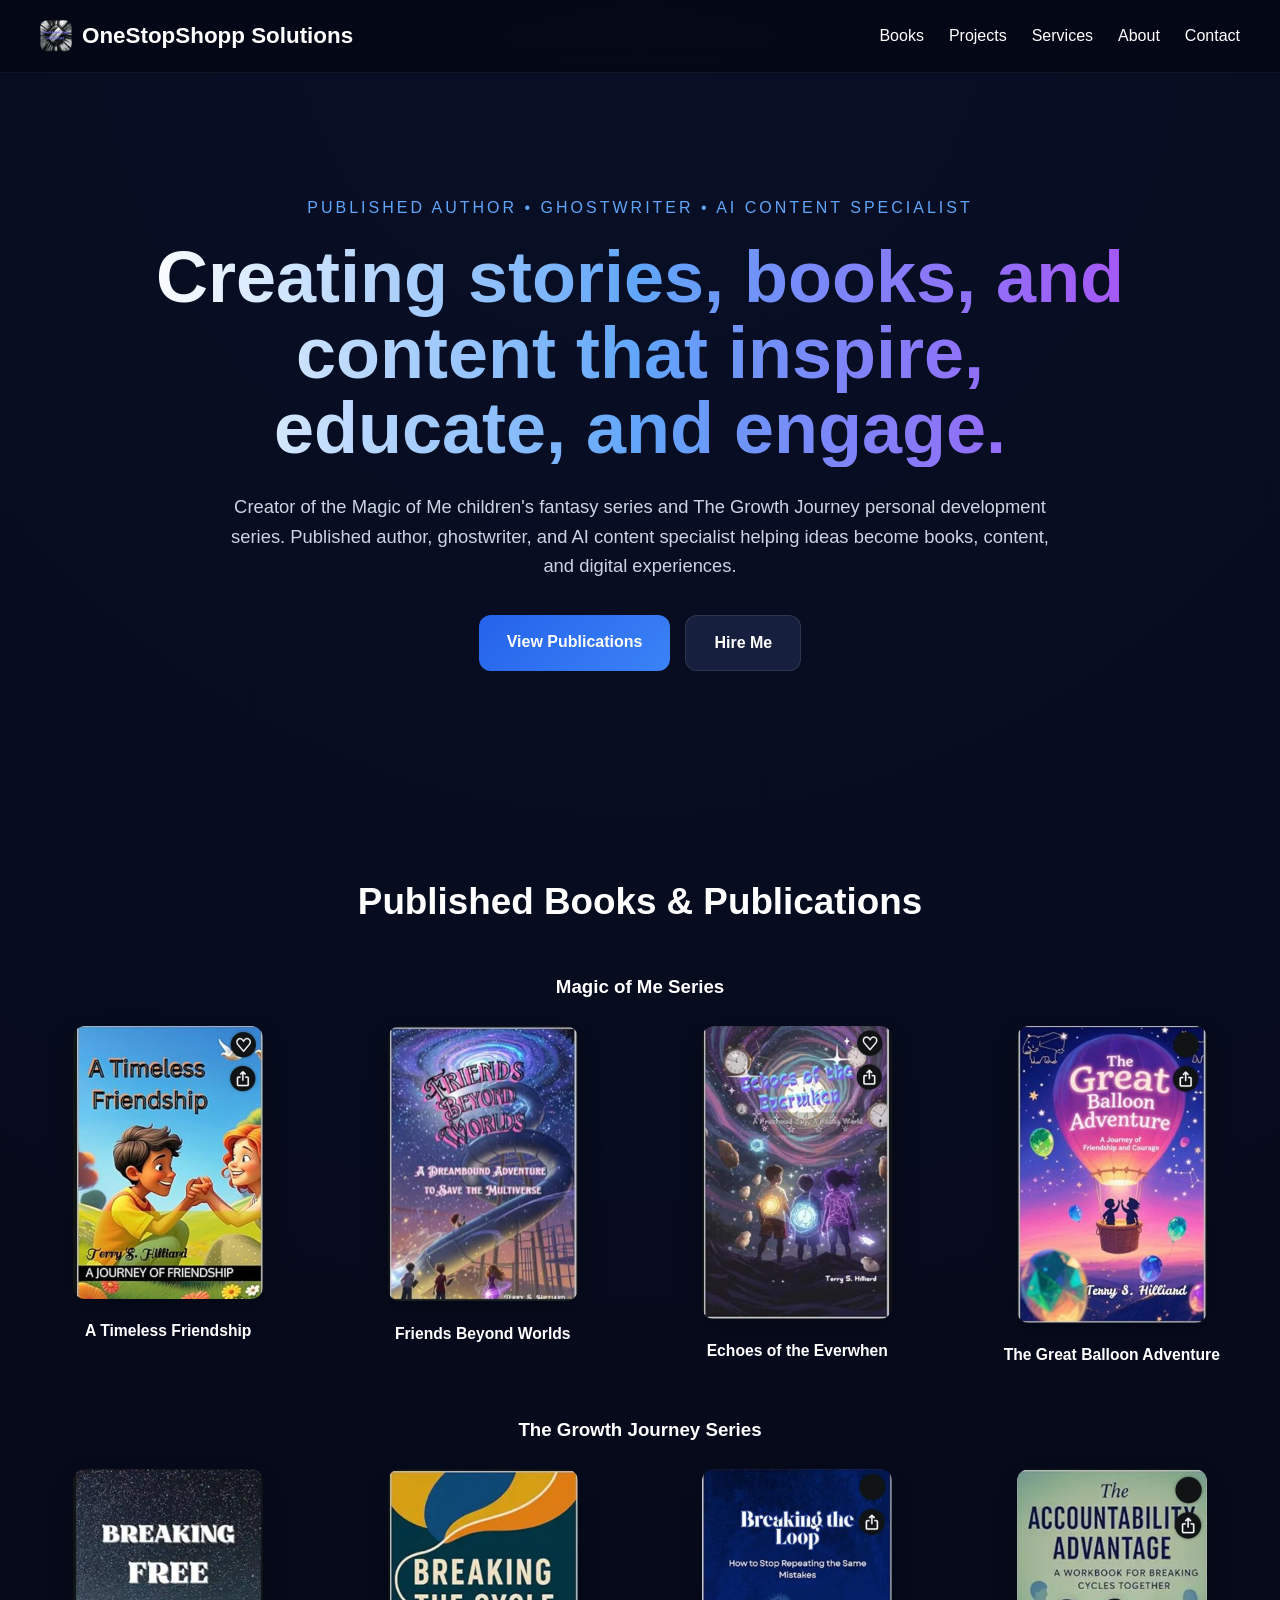
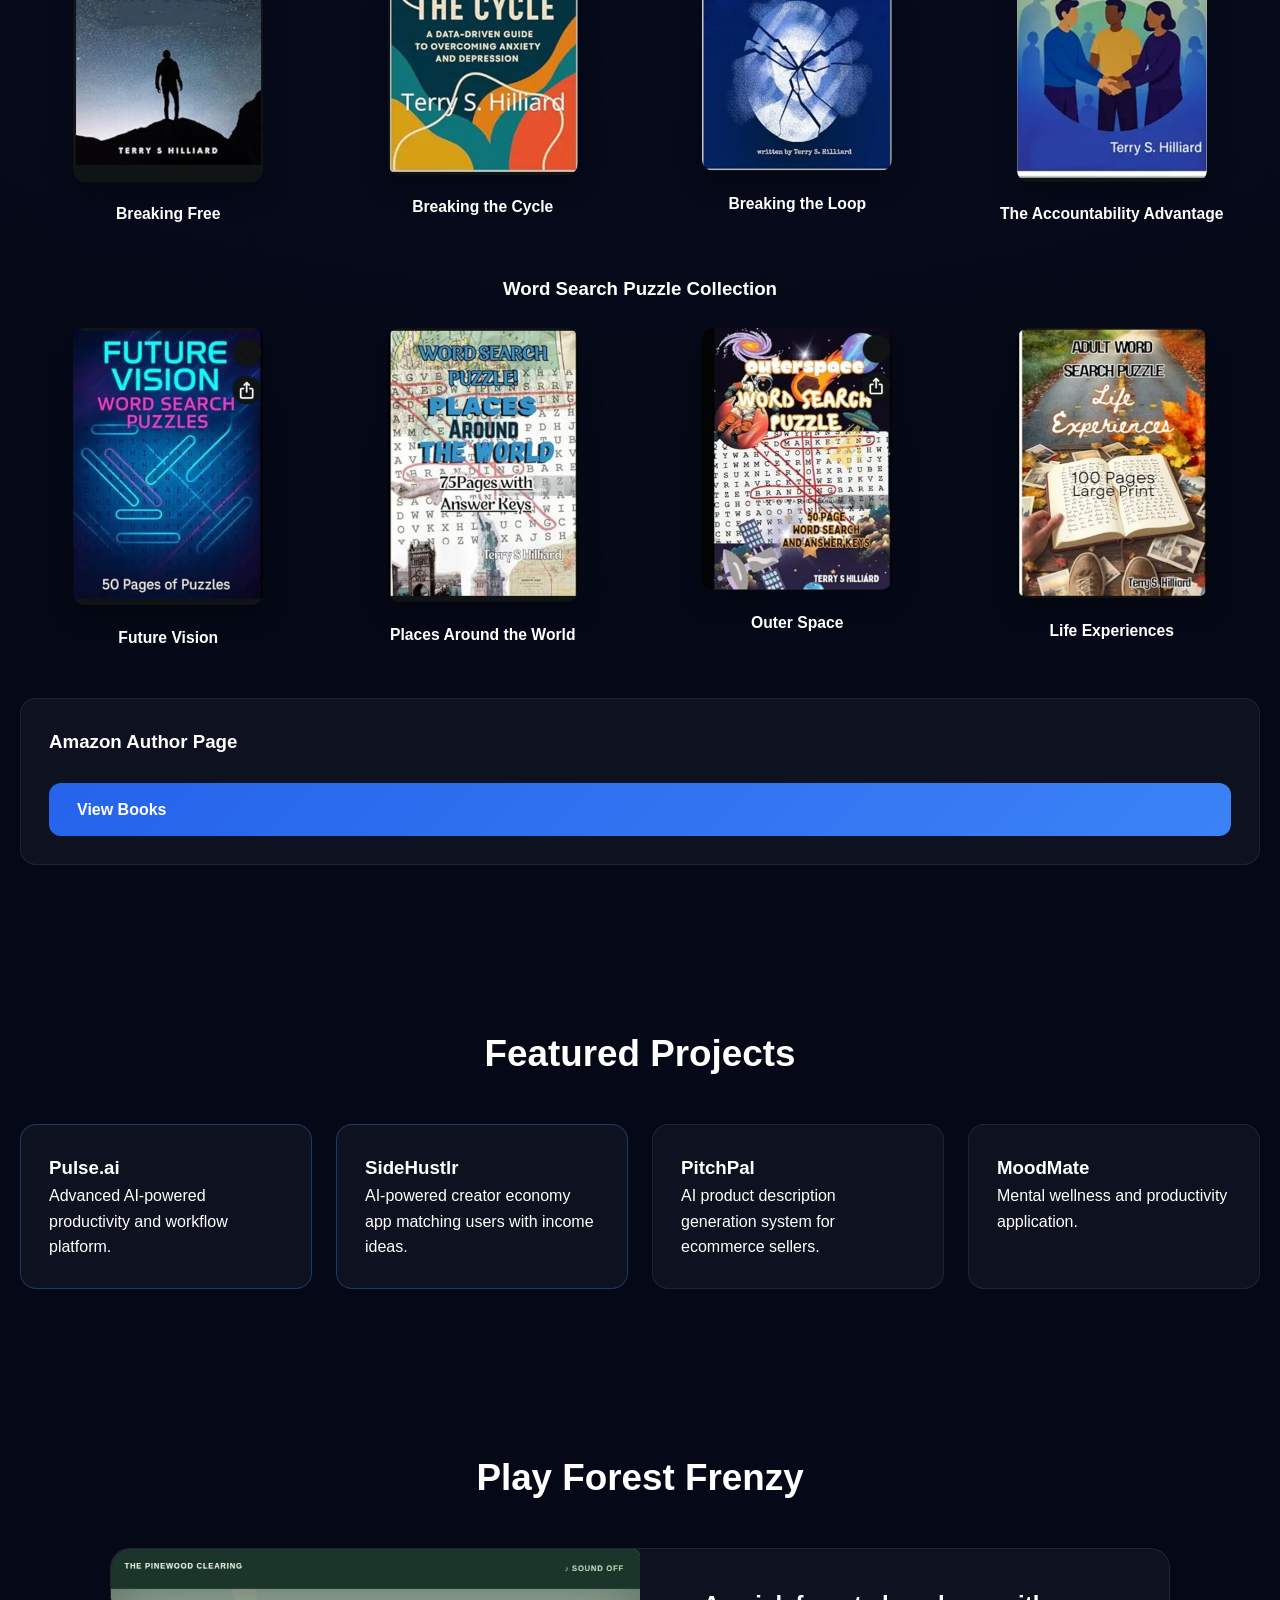
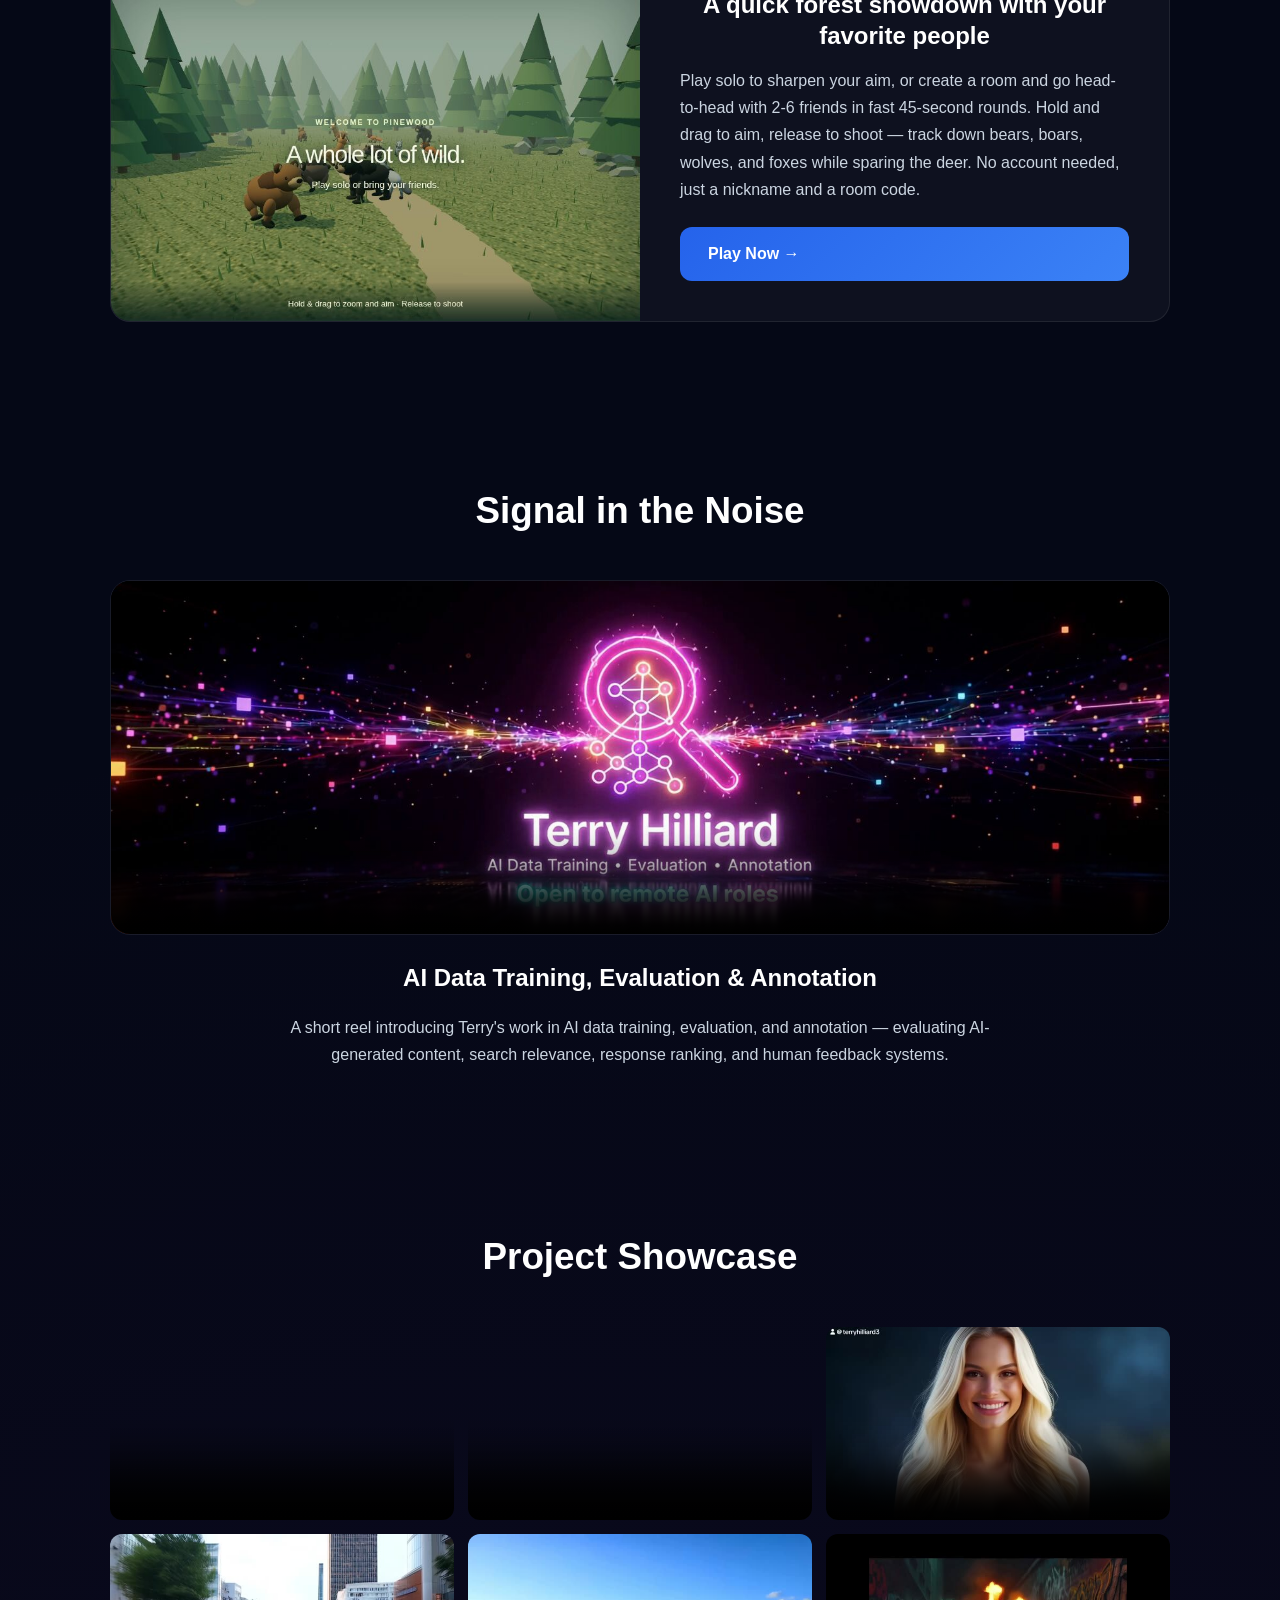
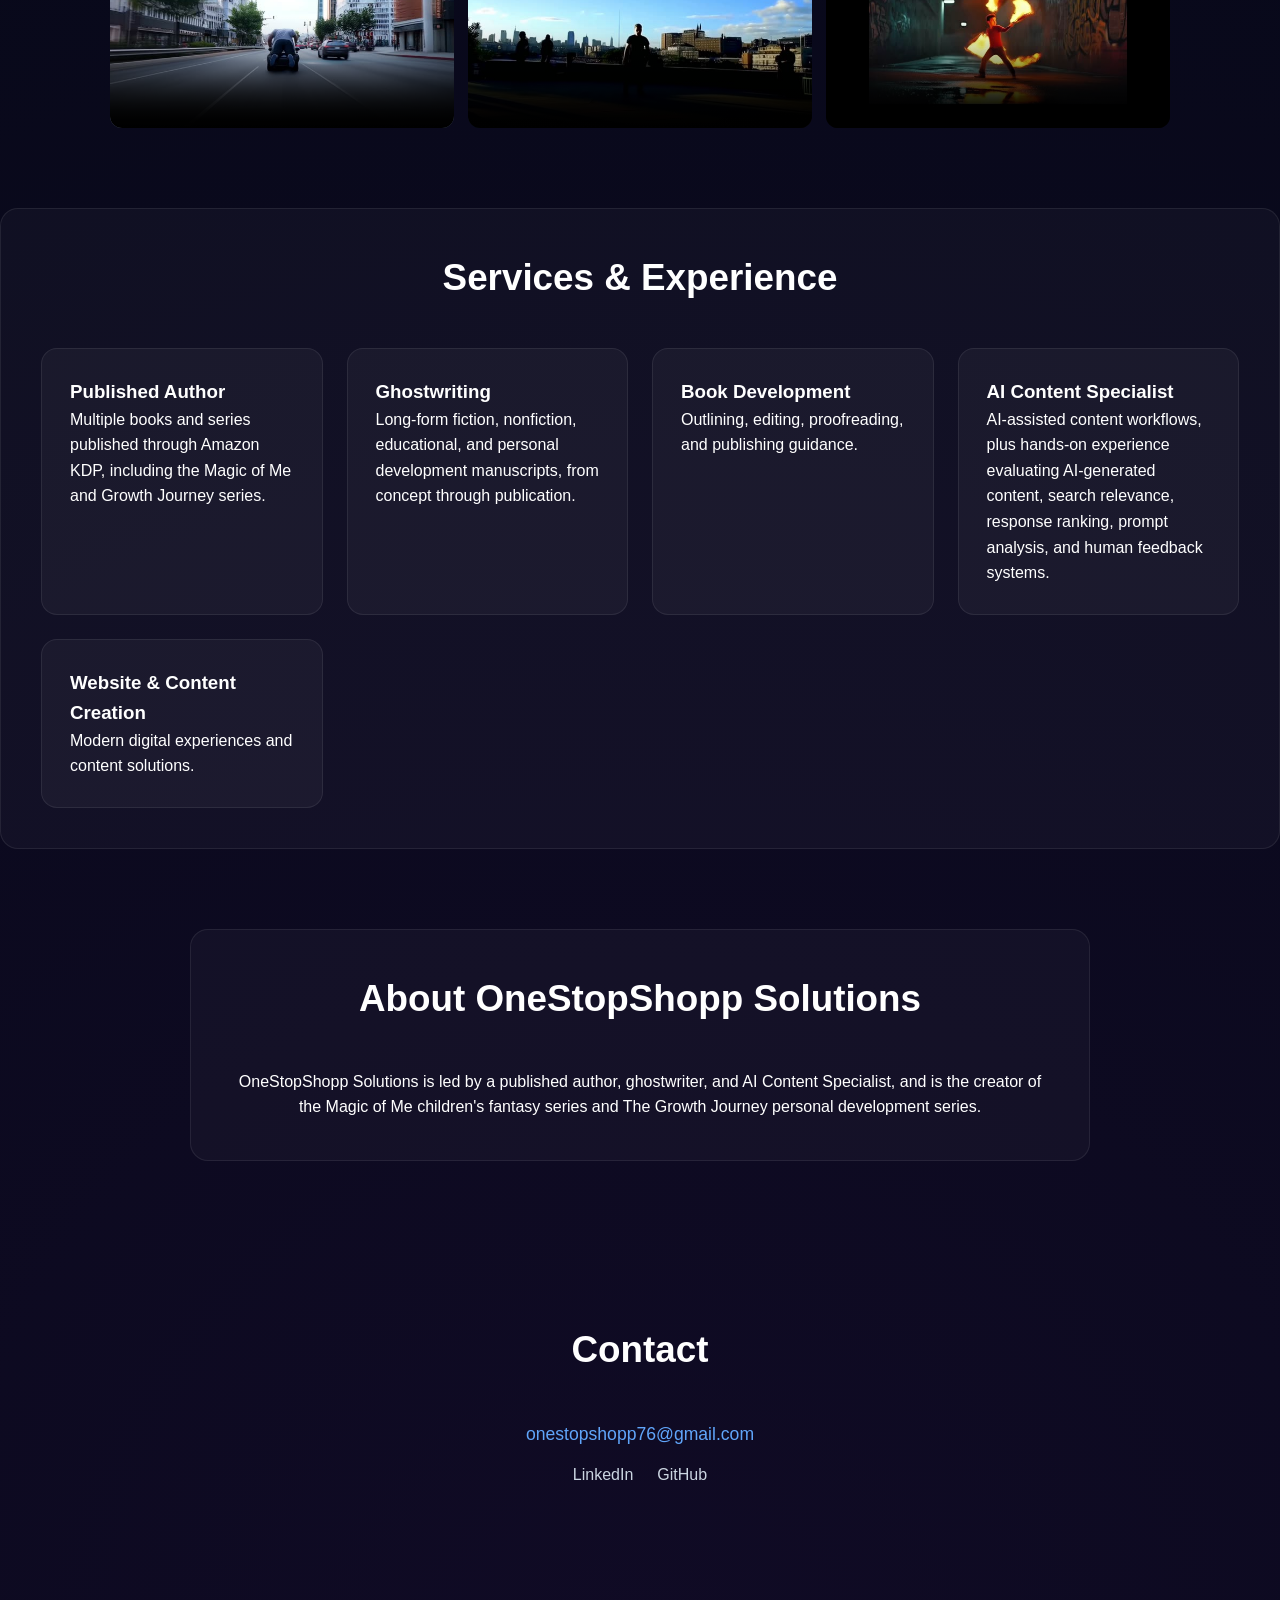
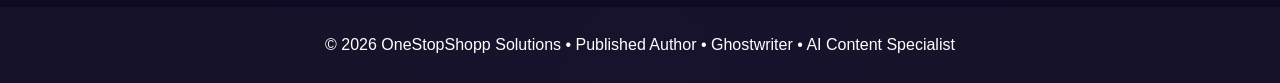
==== commit f3a30423: "Add scroll-triggered fade/slide-in reveal animation Sections now fade and slide up into place as the" ====
--- a/index.html
+++ b/index.html
@@ -16,7 +16,7 @@
     />
     <meta
       property="og:image"
-      content="https://res.cloudinary.com/dc8rtuiyk/image/upload/v1782137107/Screenshot_2026-06-22_085115_wafh4v.png"
+      content="https://terry7676.github.io/OneStopShopp2/assets/logo.png"
     />
     <meta name="twitter:card" content="summary_large_image" />
     <meta name="twitter:title" content="OneStopShopp Solutions | Published Author, Ghostwriter & AI Content Specialist" />
@@ -26,10 +26,10 @@
     />
     <meta
       name="twitter:image"
-      content="https://res.cloudinary.com/dc8rtuiyk/image/upload/v1782137107/Screenshot_2026-06-22_085115_wafh4v.png"
+      content="https://terry7676.github.io/OneStopShopp2/assets/logo.png"
     />
     <link rel="icon" href="./assets/logo.png" />
-    <link rel="stylesheet" href="./styles.css?v=2043" />
+    <link rel="stylesheet" href="./styles.css?v=2044" />
   </head>
   <body>
     <header class="navbar">
@@ -292,5 +292,35 @@
         }
       })();
     </script>
+    <script>
+      (function () {
+        var reduceMotion = window.matchMedia("(prefers-reduced-motion: reduce)").matches;
+        var targets = [];
+        document.querySelectorAll("main > section").forEach(function (el) {
+          el.classList.add("reveal");
+          targets.push(el);
+        });
+        document.querySelectorAll(".grid > *, .book-grid > *").forEach(function (el, i) {
+          el.classList.add("reveal");
+          el.style.transitionDelay = (i % 4) * 0.08 + "s";
+          targets.push(el);
+        });
+        if (reduceMotion || !("IntersectionObserver" in window)) return;
+        var io = new IntersectionObserver(
+          function (entries) {
+            entries.forEach(function (entry) {
+              if (entry.isIntersecting) {
+                entry.target.classList.add("in-view");
+                io.unobserve(entry.target);
+              }
+            });
+          },
+          { threshold: 0.12, rootMargin: "0px 0px -8% 0px" },
+        );
+        targets.forEach(function (el) {
+          io.observe(el);
+        });
+      })();
+    </script>
   </body>
 </html>
--- a/styles.css
+++ b/styles.css
@@ -1 +1 @@
-*{margin:0;padding:0;box-sizing:border-box}html{scroll-behavior:smooth}body{font-family:'Segoe UI',sans-serif;color:#fff;line-height:1.6;background:#050816;background-image:radial-gradient(circle at top,#1e3a8a22,transparent 35%),radial-gradient(circle at bottom,#581c8722,transparent 40%)}.navbar{position:sticky;top:0;z-index:1000;display:flex;justify-content:space-between;align-items:center;padding:18px 40px;background:rgba(5,8,22,.92);backdrop-filter:blur(12px);border-bottom:1px solid rgba(255,255,255,.06)}.logo{font-size:1.4rem;font-weight:700;display:flex;align-items:center;gap:10px}.logo-icon{width:32px;height:32px;border-radius:8px;object-fit:cover}.navbar nav a{color:#fff;text-decoration:none;margin-left:25px}.navbar nav a:hover{color:#60a5fa}.hero{min-height:80vh;display:flex;align-items:center;justify-content:center;text-align:center;padding:80px 20px}.hero-content{max-width:1000px}.tag{letter-spacing:3px;color:#60a5fa;margin-bottom:20px}.hero h1{font-size:4.5rem;line-height:1.05;font-weight:800;background:linear-gradient(90deg,#ffffff,#60a5fa,#a855f7,#60a5fa,#ffffff);background-size:200% auto;-webkit-background-clip:text;-webkit-text-fill-color:transparent;background-clip:text;margin-bottom:25px;animation:titleShine 6s linear infinite}@keyframes titleShine{0%{background-position:0% 50%}100%{background-position:200% 50%}}@media(prefers-reduced-motion:reduce){.hero h1{animation:none}}.subtext{max-width:850px;margin:auto;margin-bottom:35px;color:#cbd5e1;font-size:1.15rem}.hero-buttons{display:flex;justify-content:center;gap:15px;flex-wrap:wrap}.primary:focus-visible,.secondary:focus-visible,.navbar a:focus-visible,.email-link:focus-visible{outline:2px solid #60a5fa;outline-offset:3px}.primary,.secondary{display:inline-block;text-decoration:none;font-size:1rem;font-family:inherit;padding:14px 28px;border-radius:12px;border:none;cursor:pointer;font-weight:700}.primary{background:linear-gradient(135deg,#2563eb,#3b82f6);color:#fff}.secondary{background:#161f3d;color:#fff;border:1px solid rgba(255,255,255,.1)}.section{padding:80px 20px;max-width:1300px;margin:auto}.section h2{text-align:center;font-size:2.3rem;margin-bottom:40px}.grid{display:grid;grid-template-columns:repeat(auto-fit,minmax(260px,1fr));gap:24px}.card{background:rgba(255,255,255,.04);border:1px solid rgba(255,255,255,.08);padding:28px;border-radius:16px}.card a{color:inherit;text-decoration:none;display:block}.media-spotlight{max-width:1100px}.spotlight-card{display:grid;grid-template-columns:1fr 1fr;gap:0;background:rgba(255,255,255,.04);border:1px solid rgba(255,255,255,.08);border-radius:20px;overflow:hidden;align-items:stretch}.spotlight-card img,.spotlight-card video{width:100%;height:100%;min-height:260px;object-fit:cover;display:block;background:#000}.spotlight-content{padding:40px;display:flex;flex-direction:column;justify-content:center}.spotlight-content h3{font-size:1.5rem;margin-bottom:16px;line-height:1.3}.spotlight-content p{color:#cbd5e1;margin-bottom:24px;line-height:1.7}.spotlight-video{border-radius:20px;overflow:hidden;border:1px solid rgba(255,255,255,.08);margin-bottom:24px}.spotlight-video video{width:100%;display:block;background:#000}.media-spotlight h3{text-align:center;font-size:1.5rem;margin-bottom:16px}.spotlight-caption{max-width:700px;margin:0 auto;text-align:center;color:#cbd5e1;line-height:1.7}.featured-card{border-color:#3b82f655}.book-grid{display:grid;grid-template-columns:repeat(auto-fit,minmax(180px,1fr));gap:18px;margin:24px 0 48px}.book-card{text-align:center}.book-card a{display:inline-block}.book-card img{width:100%;max-width:190px;border-radius:12px;box-shadow:0 10px 25px rgba(0,0,0,.25);transition:transform .3s ease;display:block;margin:0 auto}.book-card img:hover{transform:translateY(-8px)}.book-card h4{margin-top:12px;font-size:.98rem}.series-title{text-align:center;margin:34px 0 16px}.showcase-section{max-width:1100px}.video-grid{display:grid;grid-template-columns:repeat(auto-fit,minmax(280px,1fr));gap:14px;max-width:1100px;margin:auto}.video-grid video{width:100%;aspect-ratio:16/9;object-fit:cover;border-radius:12px}.dark-panel,.about-box{background:rgba(255,255,255,.03);border:1px solid rgba(255,255,255,.08);border-radius:18px;padding:40px}.about-box{text-align:center;max-width:900px;margin:auto}.contact{text-align:center}.contact-links{margin-top:14px}.contact-links a{color:#cbd5e1;text-decoration:none;margin:0 12px}.contact-links a:hover{color:#60a5fa}.email-link{color:#60a5fa;text-decoration:none;font-size:1.1rem}footer{text-align:center;padding:25px;background:rgba(255,255,255,.03);margin-top:40px}@media(max-width:768px){.navbar{flex-direction:column;gap:12px}.hero h1{font-size:2.7rem}.video-grid{grid-template-columns:1fr}.section{padding:60px 20px}.book-grid{grid-template-columns:repeat(auto-fit,minmax(150px,1fr));gap:14px}.book-card img{max-width:165px}.spotlight-card{grid-template-columns:1fr}.spotlight-content{padding:28px}}+*{margin:0;padding:0;box-sizing:border-box}html{scroll-behavior:smooth}body{font-family:'Segoe UI',sans-serif;color:#fff;line-height:1.6;background:#050816;background-image:radial-gradient(circle at top,#1e3a8a22,transparent 35%),radial-gradient(circle at bottom,#581c8722,transparent 40%)}.navbar{position:sticky;top:0;z-index:1000;display:flex;justify-content:space-between;align-items:center;padding:18px 40px;background:rgba(5,8,22,.92);backdrop-filter:blur(12px);border-bottom:1px solid rgba(255,255,255,.06)}.logo{font-size:1.4rem;font-weight:700;display:flex;align-items:center;gap:10px}.logo-icon{width:32px;height:32px;border-radius:8px;object-fit:cover}.navbar nav a{color:#fff;text-decoration:none;margin-left:25px}.navbar nav a:hover{color:#60a5fa}.hero{min-height:80vh;display:flex;align-items:center;justify-content:center;text-align:center;padding:80px 20px}.hero-content{max-width:1000px}.tag{letter-spacing:3px;color:#60a5fa;margin-bottom:20px}.hero h1{font-size:4.5rem;line-height:1.05;font-weight:800;background:linear-gradient(90deg,#ffffff,#60a5fa,#a855f7,#60a5fa,#ffffff);background-size:200% auto;-webkit-background-clip:text;-webkit-text-fill-color:transparent;background-clip:text;margin-bottom:25px;animation:titleShine 6s linear infinite}@keyframes titleShine{0%{background-position:0% 50%}100%{background-position:200% 50%}}@media(prefers-reduced-motion:reduce){.hero h1{animation:none}}.subtext{max-width:850px;margin:auto;margin-bottom:35px;color:#cbd5e1;font-size:1.15rem}.hero-buttons{display:flex;justify-content:center;gap:15px;flex-wrap:wrap}.primary:focus-visible,.secondary:focus-visible,.navbar a:focus-visible,.email-link:focus-visible{outline:2px solid #60a5fa;outline-offset:3px}.primary,.secondary{display:inline-block;text-decoration:none;font-size:1rem;font-family:inherit;padding:14px 28px;border-radius:12px;border:none;cursor:pointer;font-weight:700}.primary{background:linear-gradient(135deg,#2563eb,#3b82f6);color:#fff}.secondary{background:#161f3d;color:#fff;border:1px solid rgba(255,255,255,.1)}.section{padding:80px 20px;max-width:1300px;margin:auto}.section h2{text-align:center;font-size:2.3rem;margin-bottom:40px}.grid{display:grid;grid-template-columns:repeat(auto-fit,minmax(260px,1fr));gap:24px}.card{background:rgba(255,255,255,.04);border:1px solid rgba(255,255,255,.08);padding:28px;border-radius:16px}.card a{color:inherit;text-decoration:none;display:block}.media-spotlight{max-width:1100px}.spotlight-card{display:grid;grid-template-columns:1fr 1fr;gap:0;background:rgba(255,255,255,.04);border:1px solid rgba(255,255,255,.08);border-radius:20px;overflow:hidden;align-items:stretch}.spotlight-card img,.spotlight-card video{width:100%;height:100%;min-height:260px;object-fit:cover;display:block;background:#000}.spotlight-content{padding:40px;display:flex;flex-direction:column;justify-content:center}.spotlight-content h3{font-size:1.5rem;margin-bottom:16px;line-height:1.3}.spotlight-content p{color:#cbd5e1;margin-bottom:24px;line-height:1.7}.spotlight-video{border-radius:20px;overflow:hidden;border:1px solid rgba(255,255,255,.08);margin-bottom:24px}.spotlight-video video{width:100%;display:block;background:#000}.media-spotlight h3{text-align:center;font-size:1.5rem;margin-bottom:16px}.spotlight-caption{max-width:700px;margin:0 auto;text-align:center;color:#cbd5e1;line-height:1.7}.featured-card{border-color:#3b82f655}.book-grid{display:grid;grid-template-columns:repeat(auto-fit,minmax(180px,1fr));gap:18px;margin:24px 0 48px}.book-card{text-align:center}.book-card a{display:inline-block}.book-card img{width:100%;max-width:190px;border-radius:12px;box-shadow:0 10px 25px rgba(0,0,0,.25);transition:transform .3s ease;display:block;margin:0 auto}.book-card img:hover{transform:translateY(-8px)}.book-card h4{margin-top:12px;font-size:.98rem}.series-title{text-align:center;margin:34px 0 16px}.showcase-section{max-width:1100px}.video-grid{display:grid;grid-template-columns:repeat(auto-fit,minmax(280px,1fr));gap:14px;max-width:1100px;margin:auto}.video-grid video{width:100%;aspect-ratio:16/9;object-fit:cover;border-radius:12px}.dark-panel,.about-box{background:rgba(255,255,255,.03);border:1px solid rgba(255,255,255,.08);border-radius:18px;padding:40px}.about-box{text-align:center;max-width:900px;margin:auto}.contact{text-align:center}.contact-links{margin-top:14px}.contact-links a{color:#cbd5e1;text-decoration:none;margin:0 12px}.contact-links a:hover{color:#60a5fa}.email-link{color:#60a5fa;text-decoration:none;font-size:1.1rem}footer{text-align:center;padding:25px;background:rgba(255,255,255,.03);margin-top:40px}@media(max-width:768px){.navbar{flex-direction:column;gap:12px}.hero h1{font-size:2.7rem}.video-grid{grid-template-columns:1fr}.section{padding:60px 20px}.book-grid{grid-template-columns:repeat(auto-fit,minmax(150px,1fr));gap:14px}.book-card img{max-width:165px}.spotlight-card{grid-template-columns:1fr}.spotlight-content{padding:28px}}.reveal{opacity:0;transform:translateY(36px);transition:opacity .7s cubic-bezier(.16,1,.3,1),transform .7s cubic-bezier(.16,1,.3,1)}.reveal.in-view{opacity:1;transform:translateY(0)}@media(prefers-reduced-motion:reduce){.reveal{opacity:1;transform:none;transition:none}}
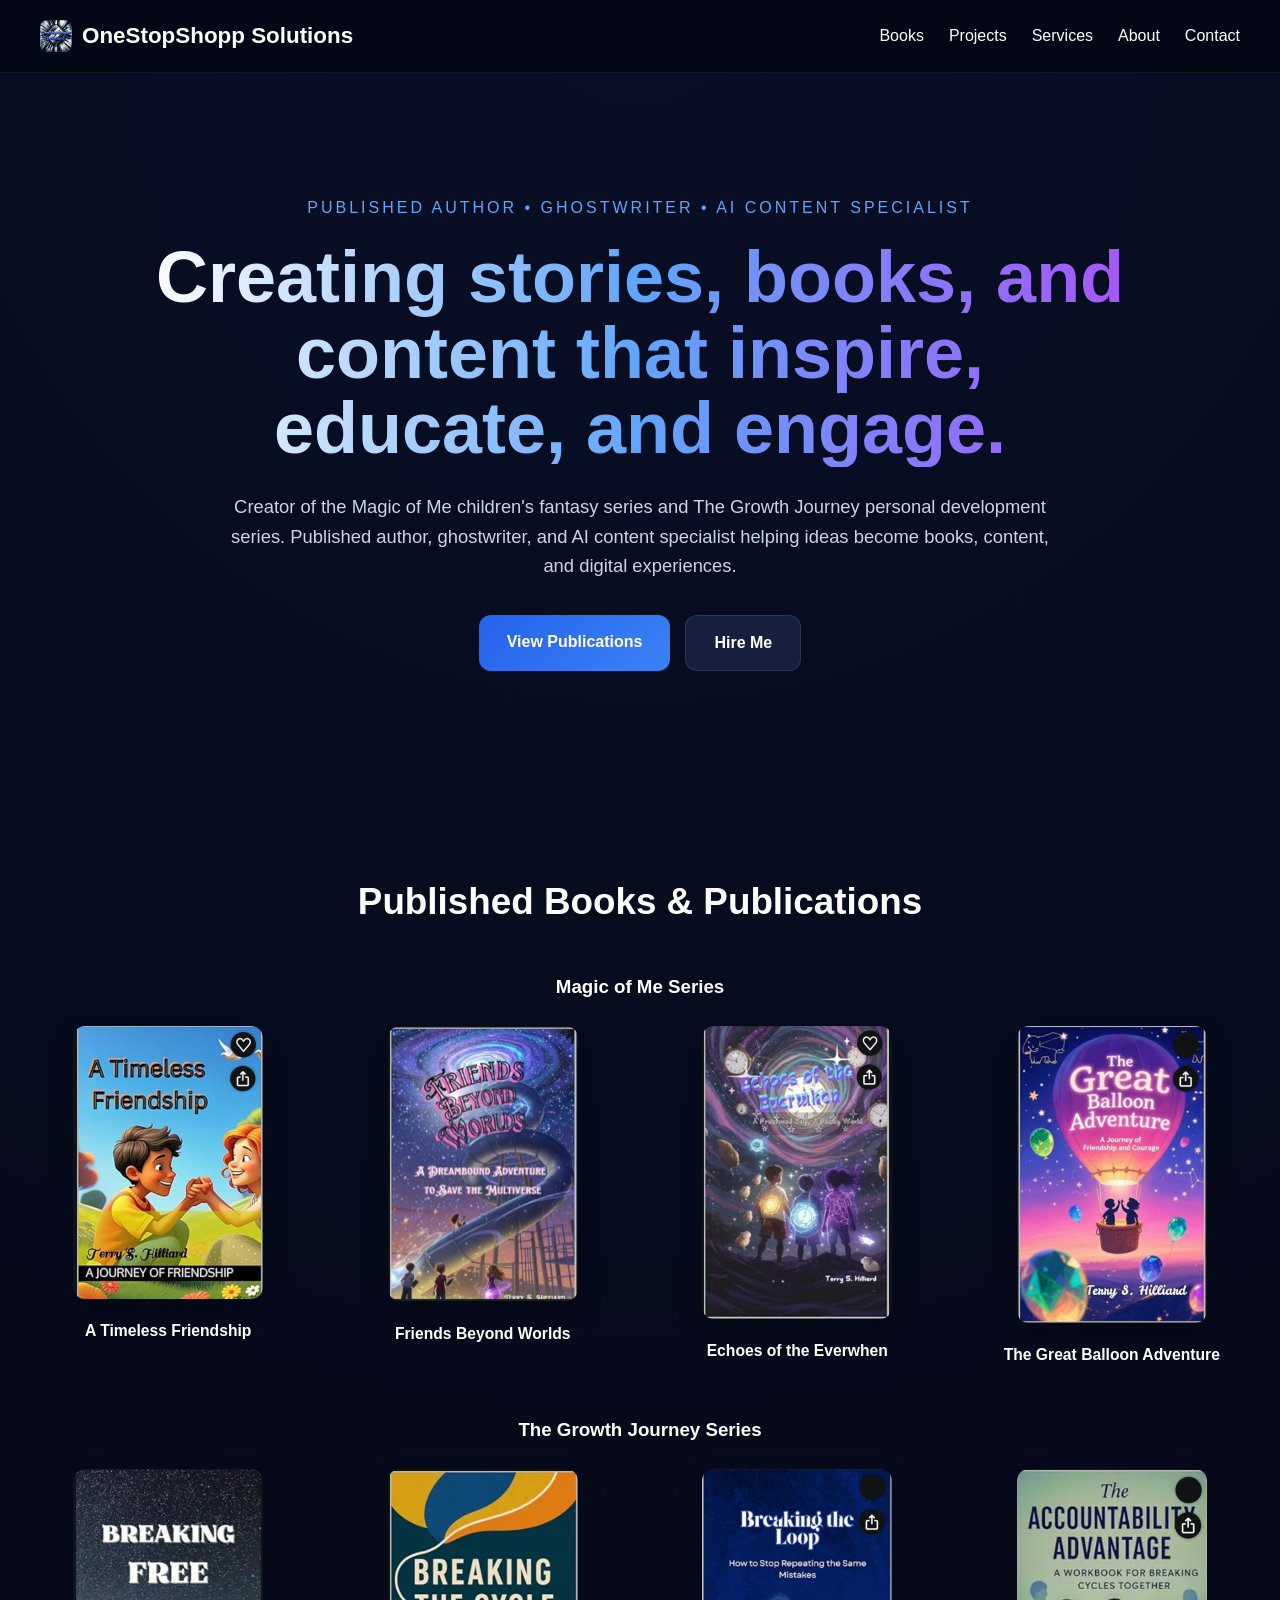
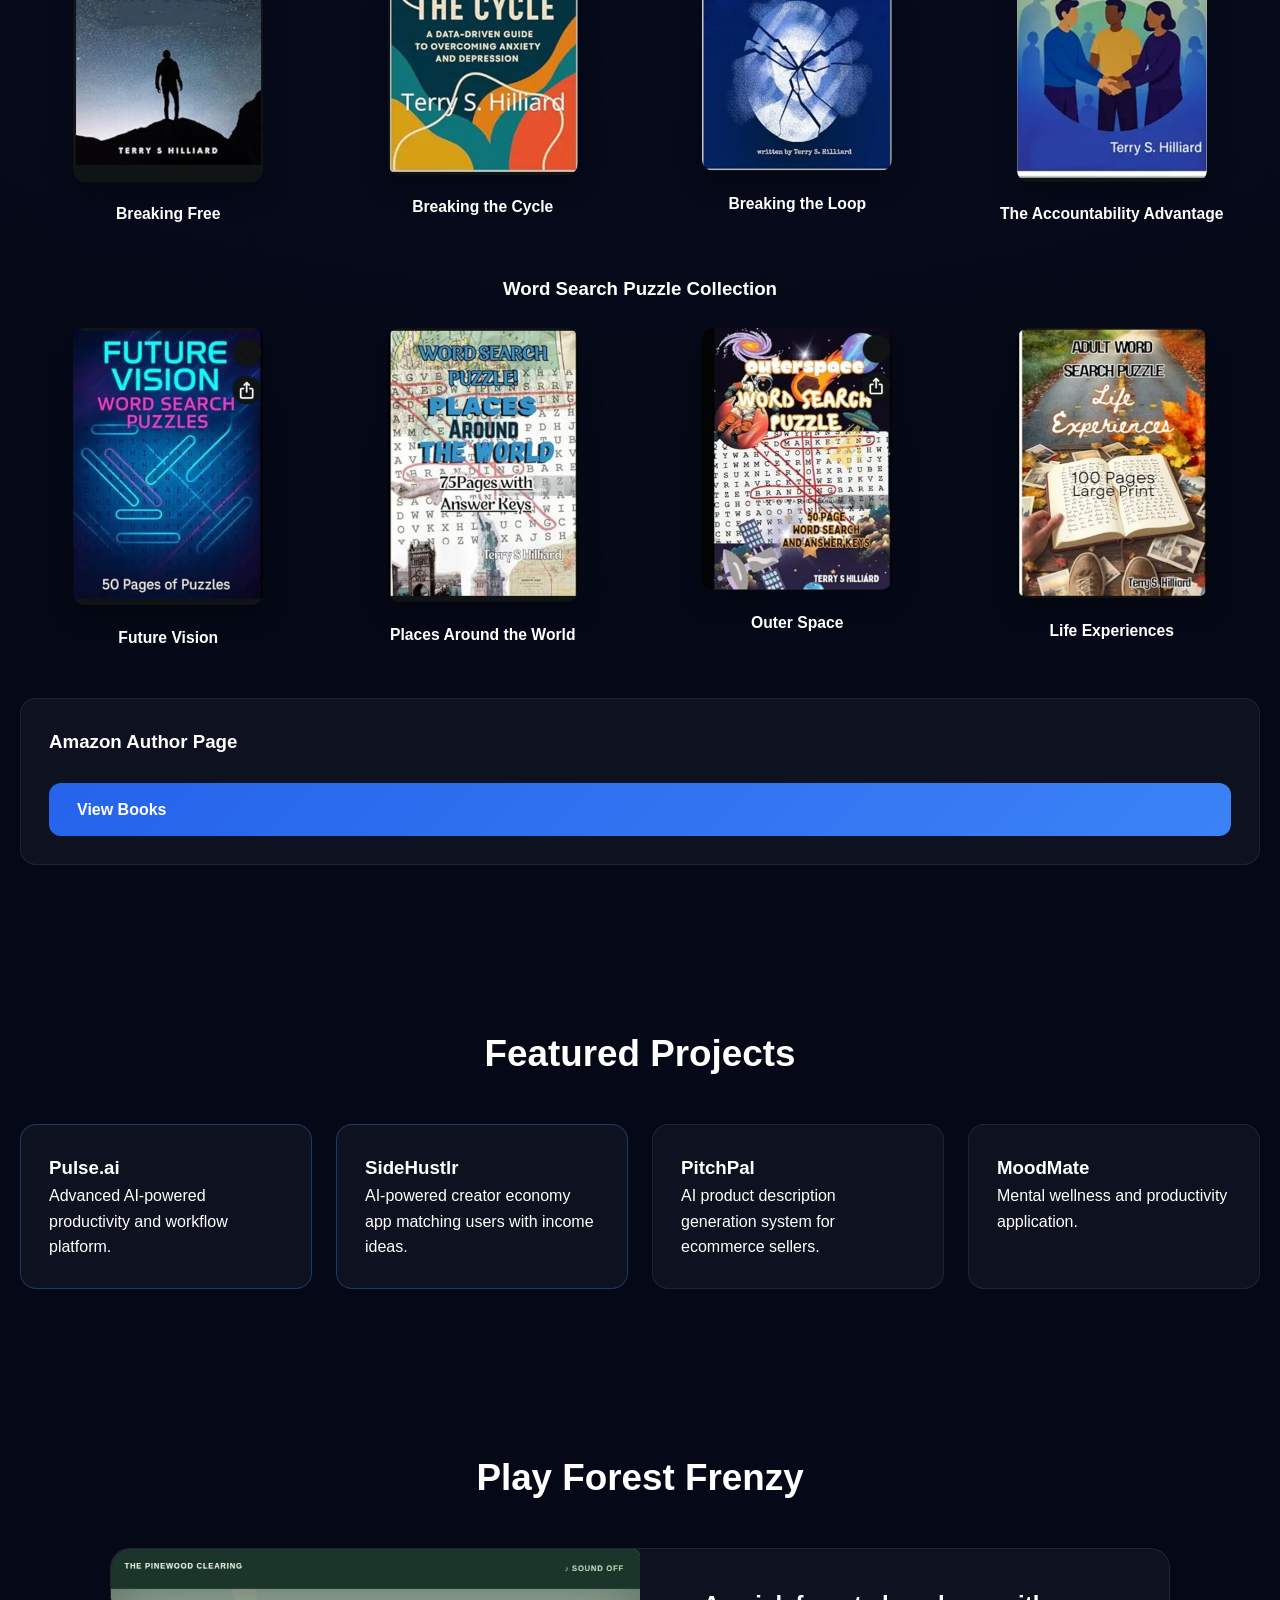
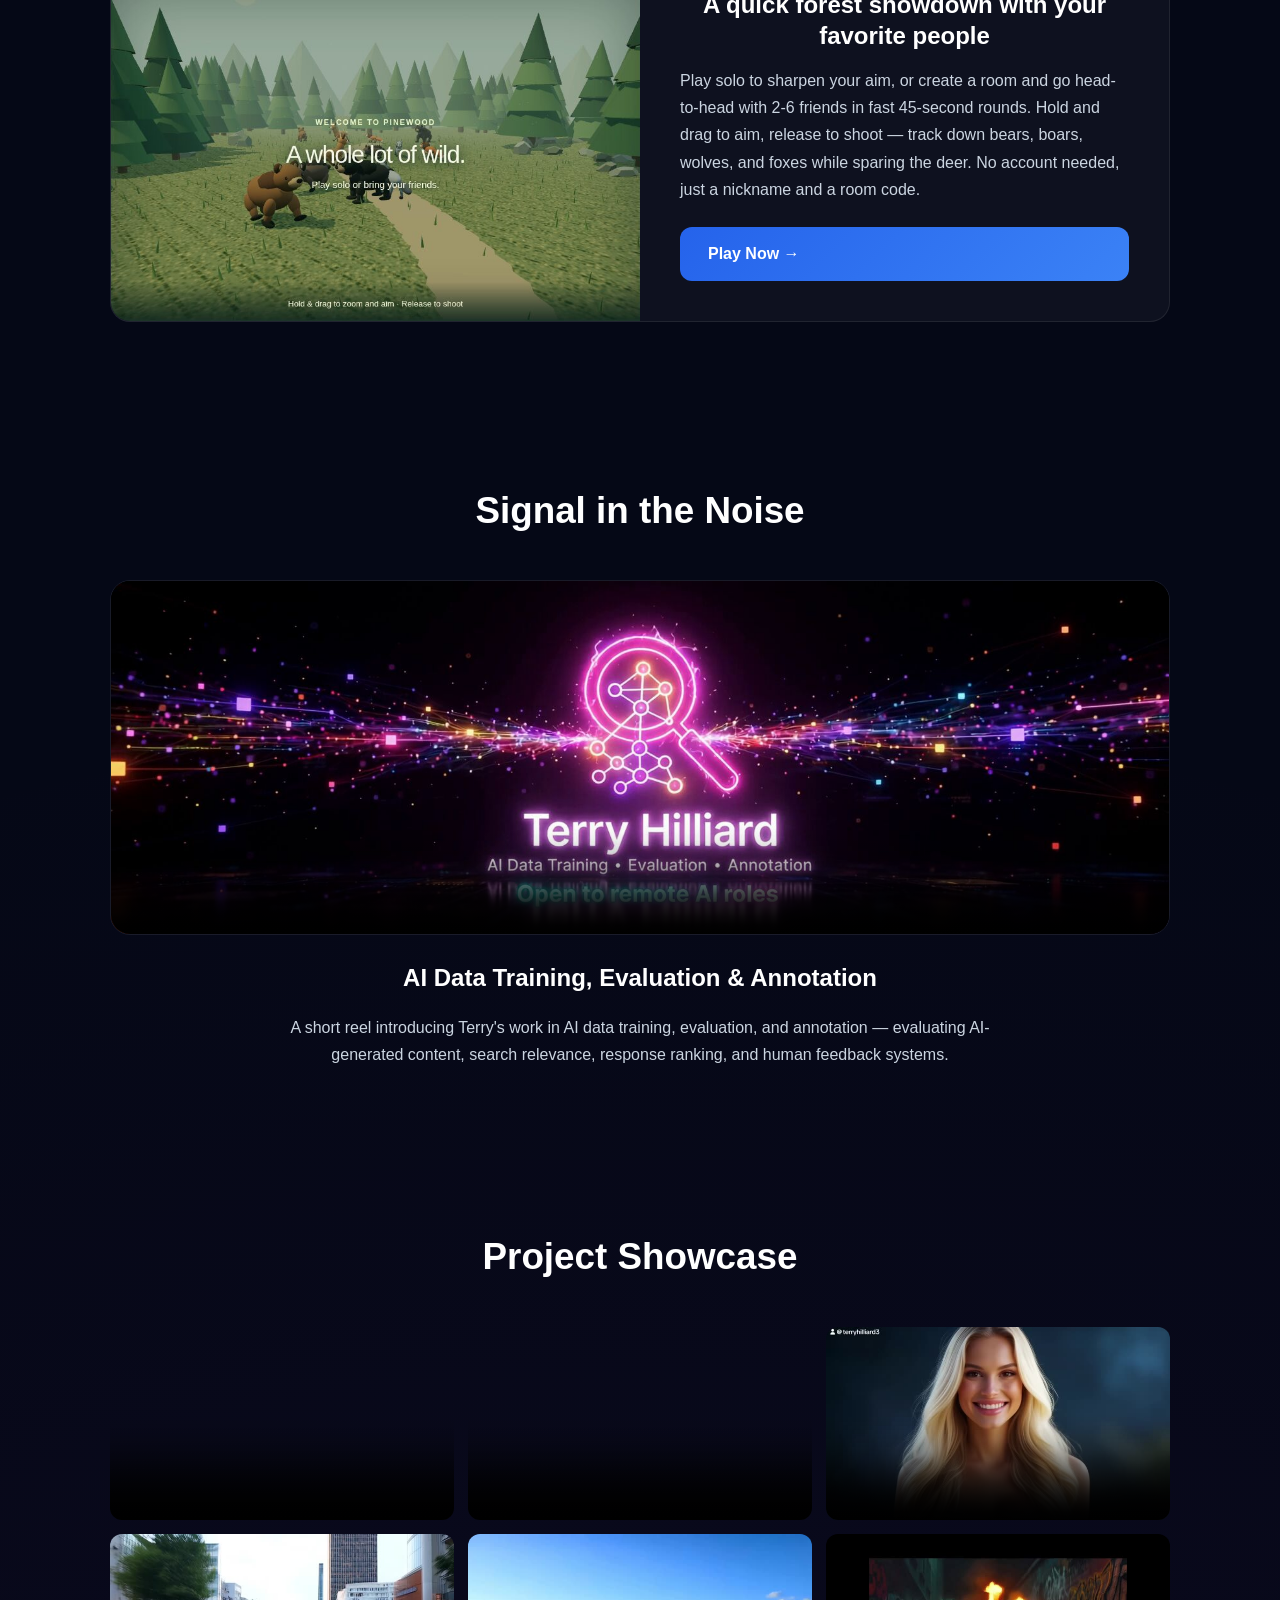
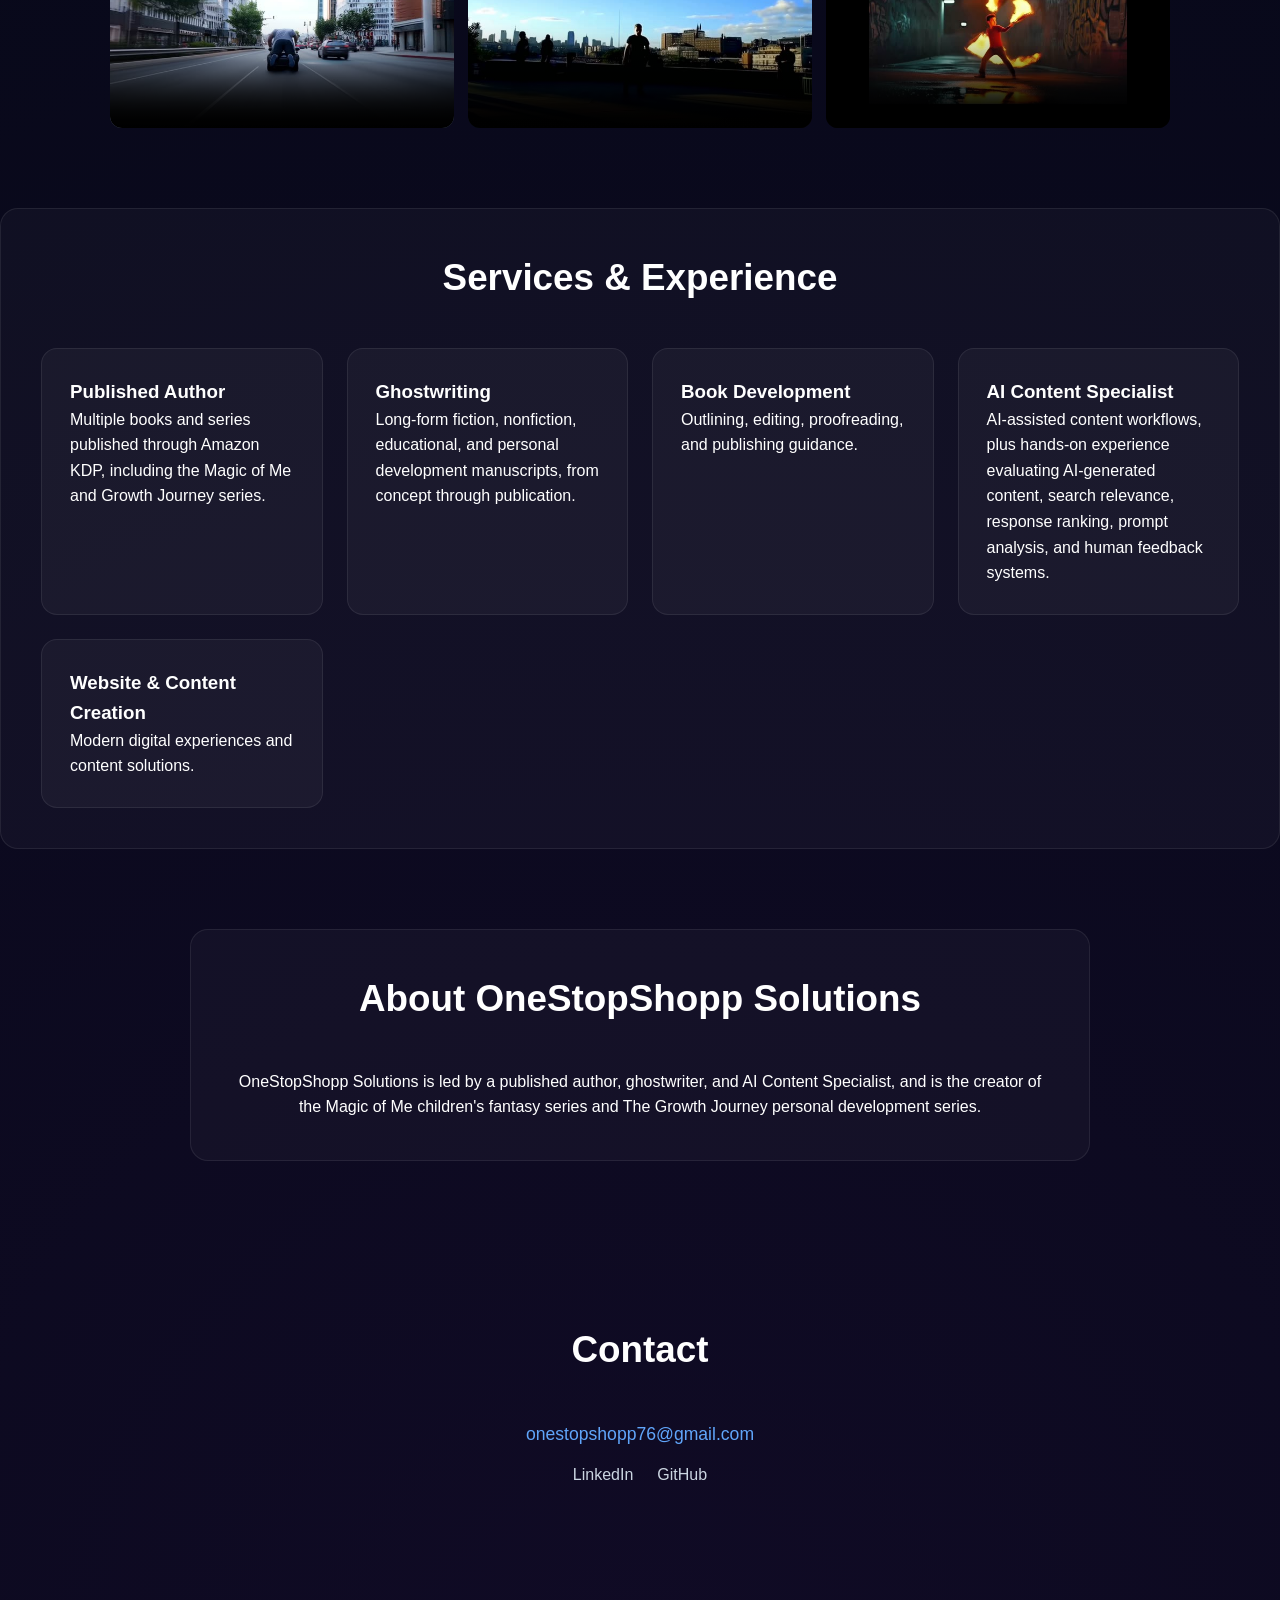
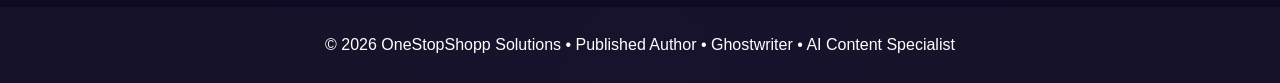
==== commit 83e487ef: "Update logo with new higher-resolution version Replaces assets/logo.png with the new logo artwork, r" ====
--- a/index.html
+++ b/index.html
@@ -16,7 +16,7 @@
     />
     <meta
       property="og:image"
-      content="https://terry7676.github.io/OneStopShopp2/assets/logo.png"
+      content="https://terry7676.github.io/OneStopShopp2/assets/logo.jpg"
     />
     <meta name="twitter:card" content="summary_large_image" />
     <meta name="twitter:title" content="OneStopShopp Solutions | Published Author, Ghostwriter & AI Content Specialist" />
@@ -26,14 +26,14 @@
     />
     <meta
       name="twitter:image"
-      content="https://terry7676.github.io/OneStopShopp2/assets/logo.png"
-    />
-    <link rel="icon" href="./assets/logo.png" />
+      content="https://terry7676.github.io/OneStopShopp2/assets/logo.jpg"
+    />
+    <link rel="icon" href="./assets/logo.jpg" />
     <link rel="stylesheet" href="./styles.css?v=2044" />
   </head>
   <body>
     <header class="navbar">
-      <div class="logo"><img src="./assets/logo.png" alt="OneStopShopp Solutions logo" class="logo-icon" />OneStopShopp Solutions</div>
+      <div class="logo"><img src="./assets/logo.jpg" alt="OneStopShopp Solutions logo" class="logo-icon" />OneStopShopp Solutions</div>
       <nav>
         <a href="#publications">Books</a><a href="#projects">Projects</a><a href="#services">Services</a><a href="#about">About</a
         ><a href="#contact">Contact</a>
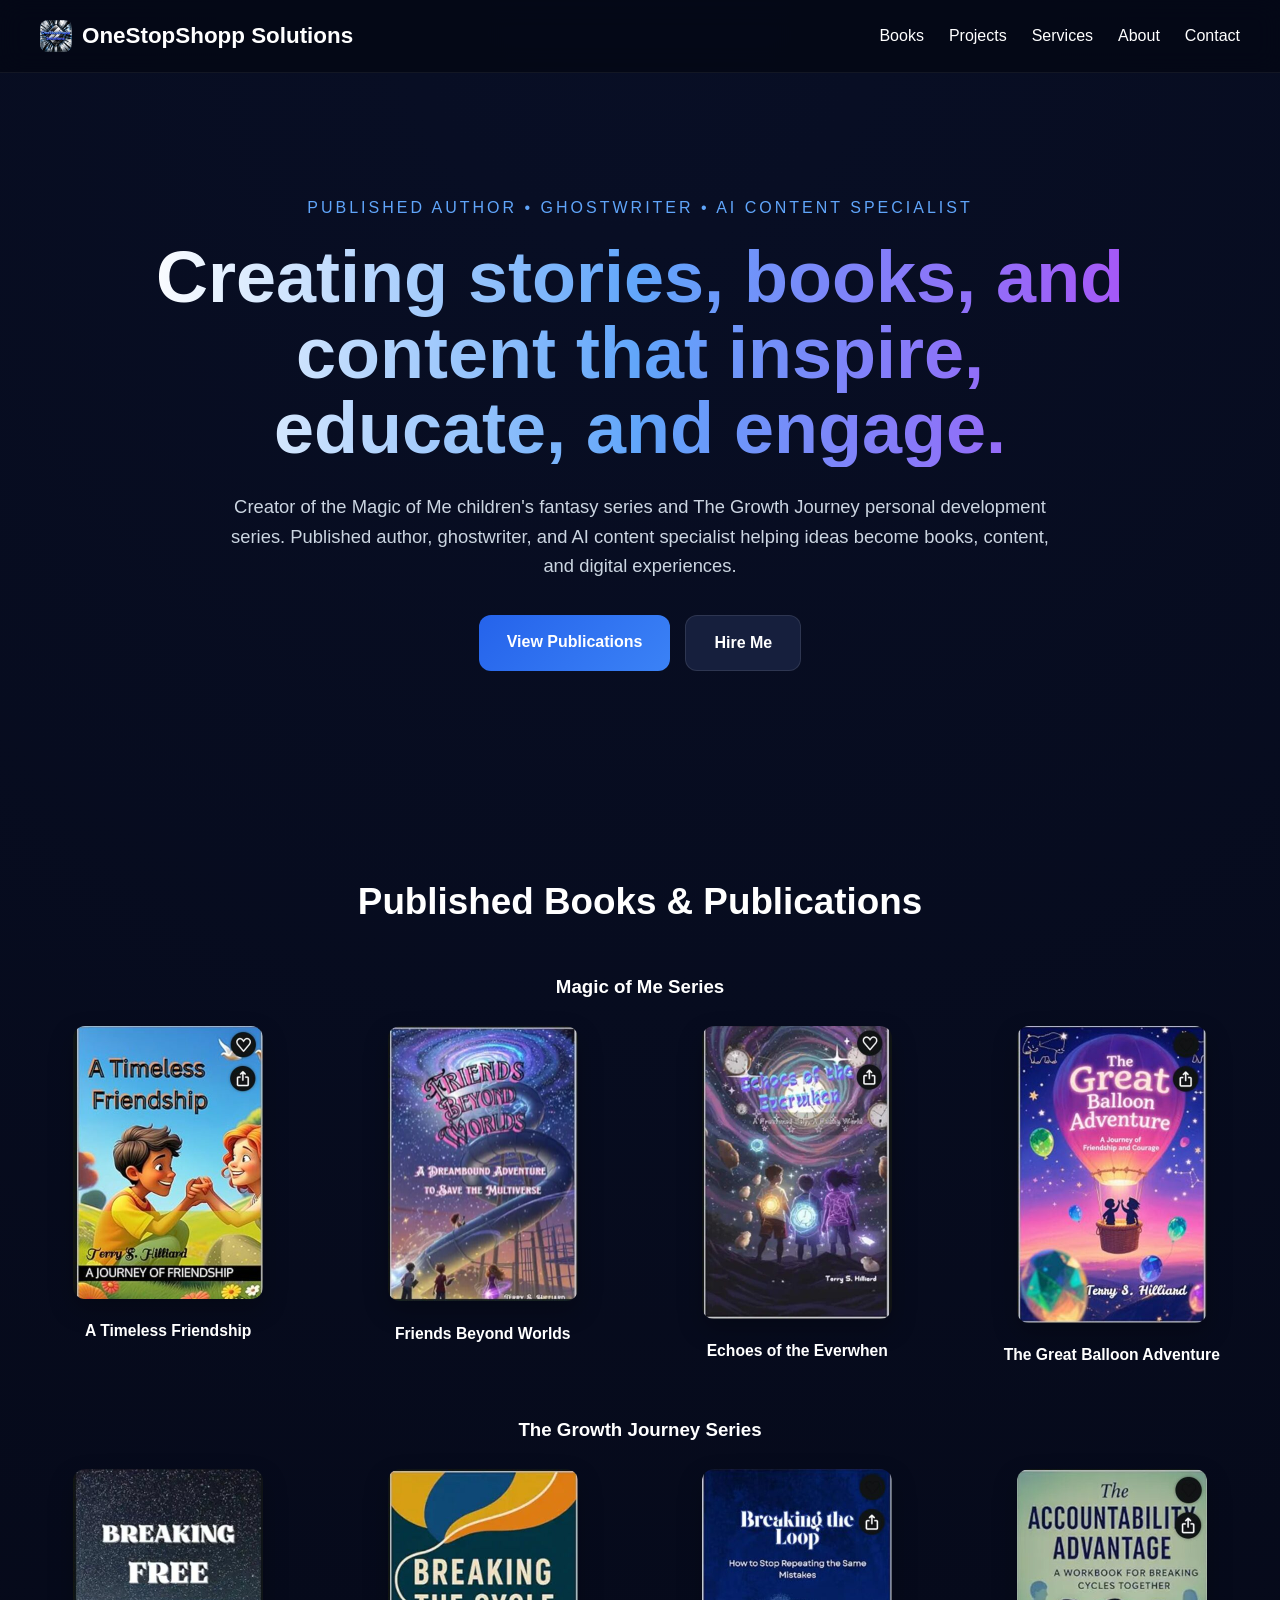
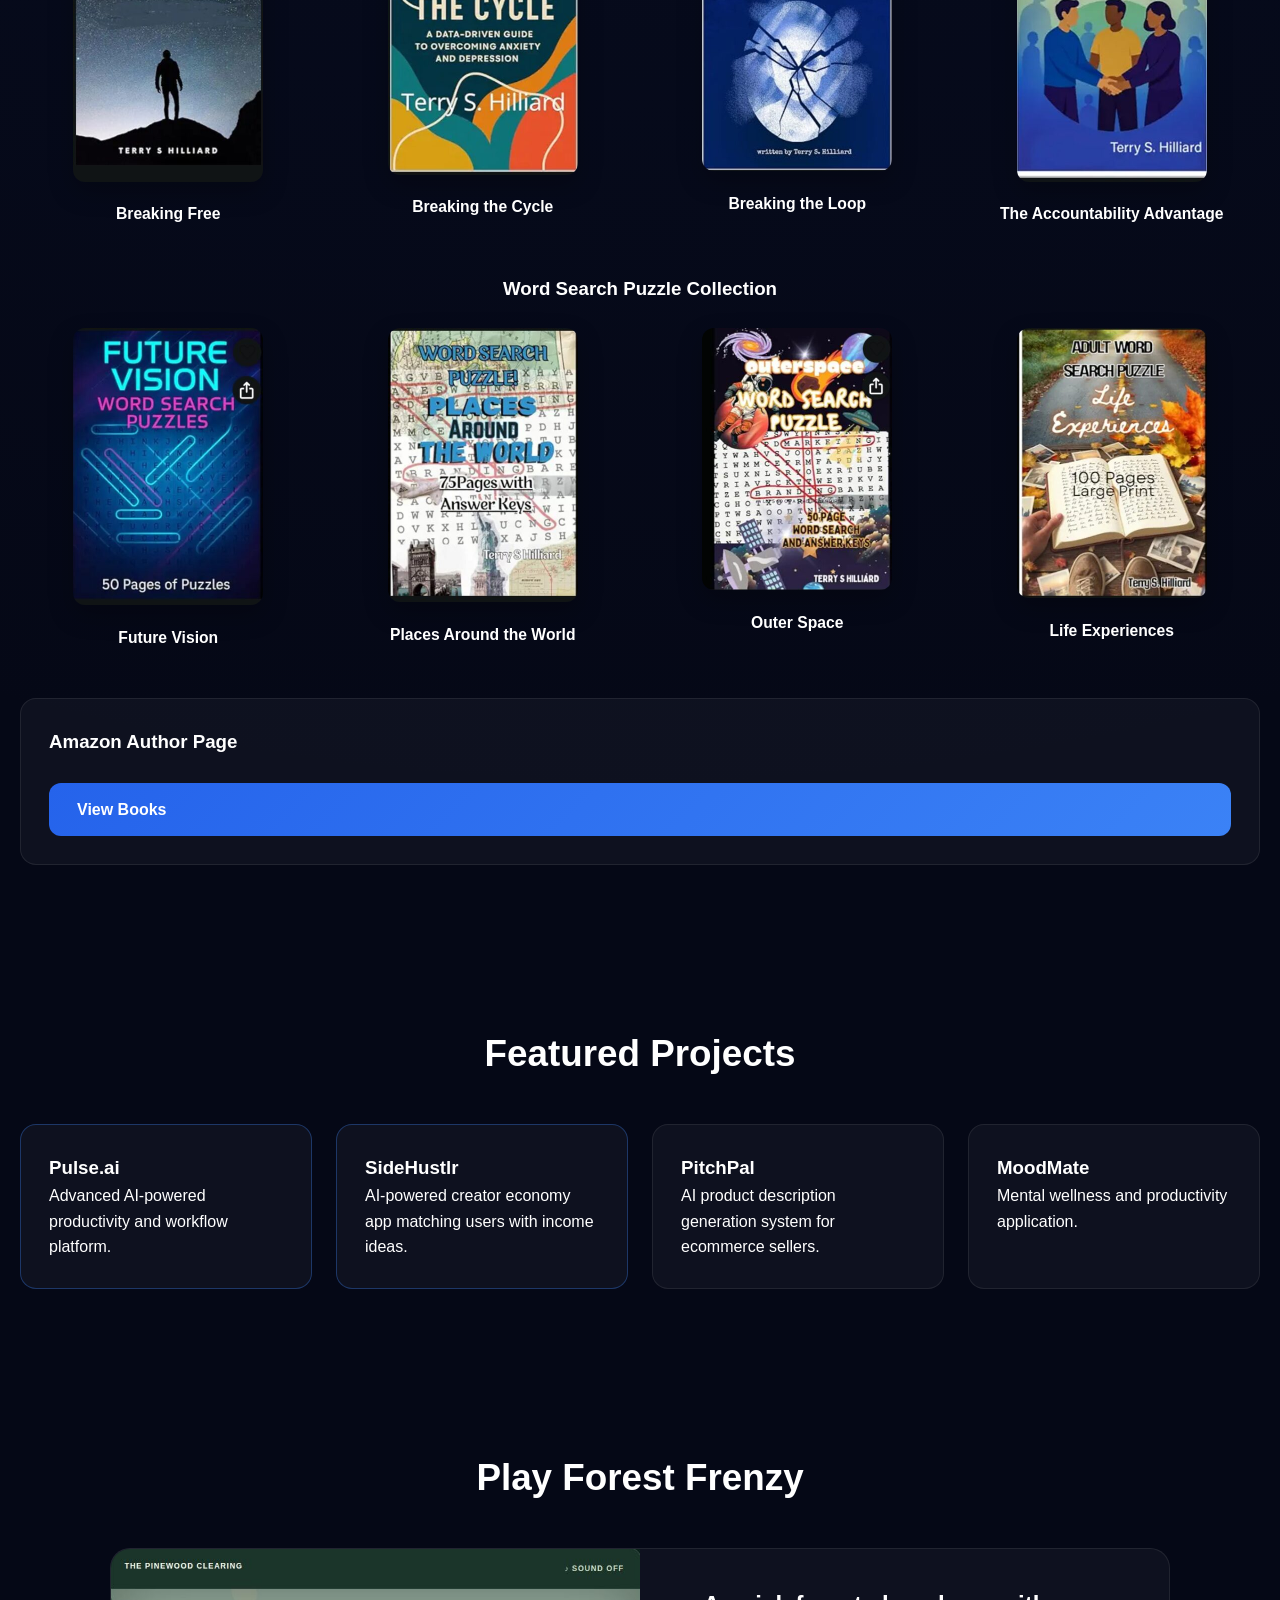
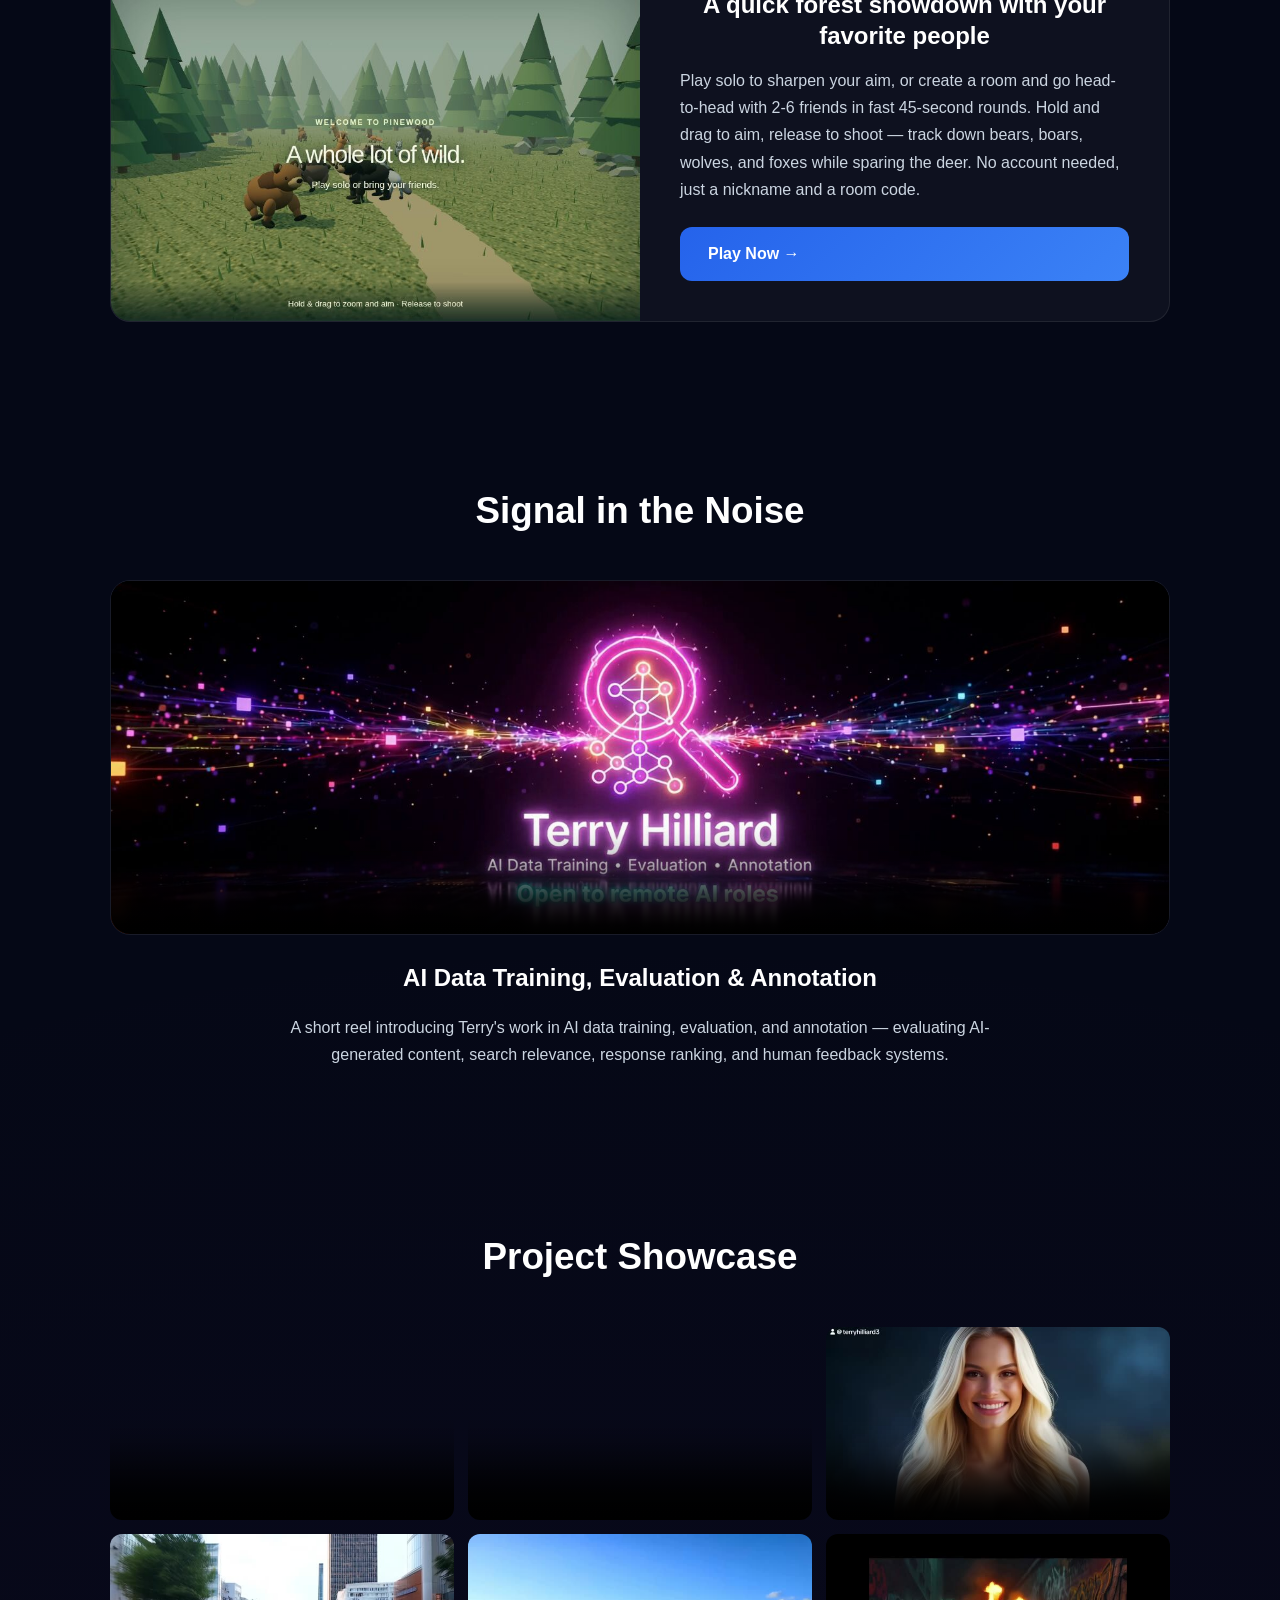
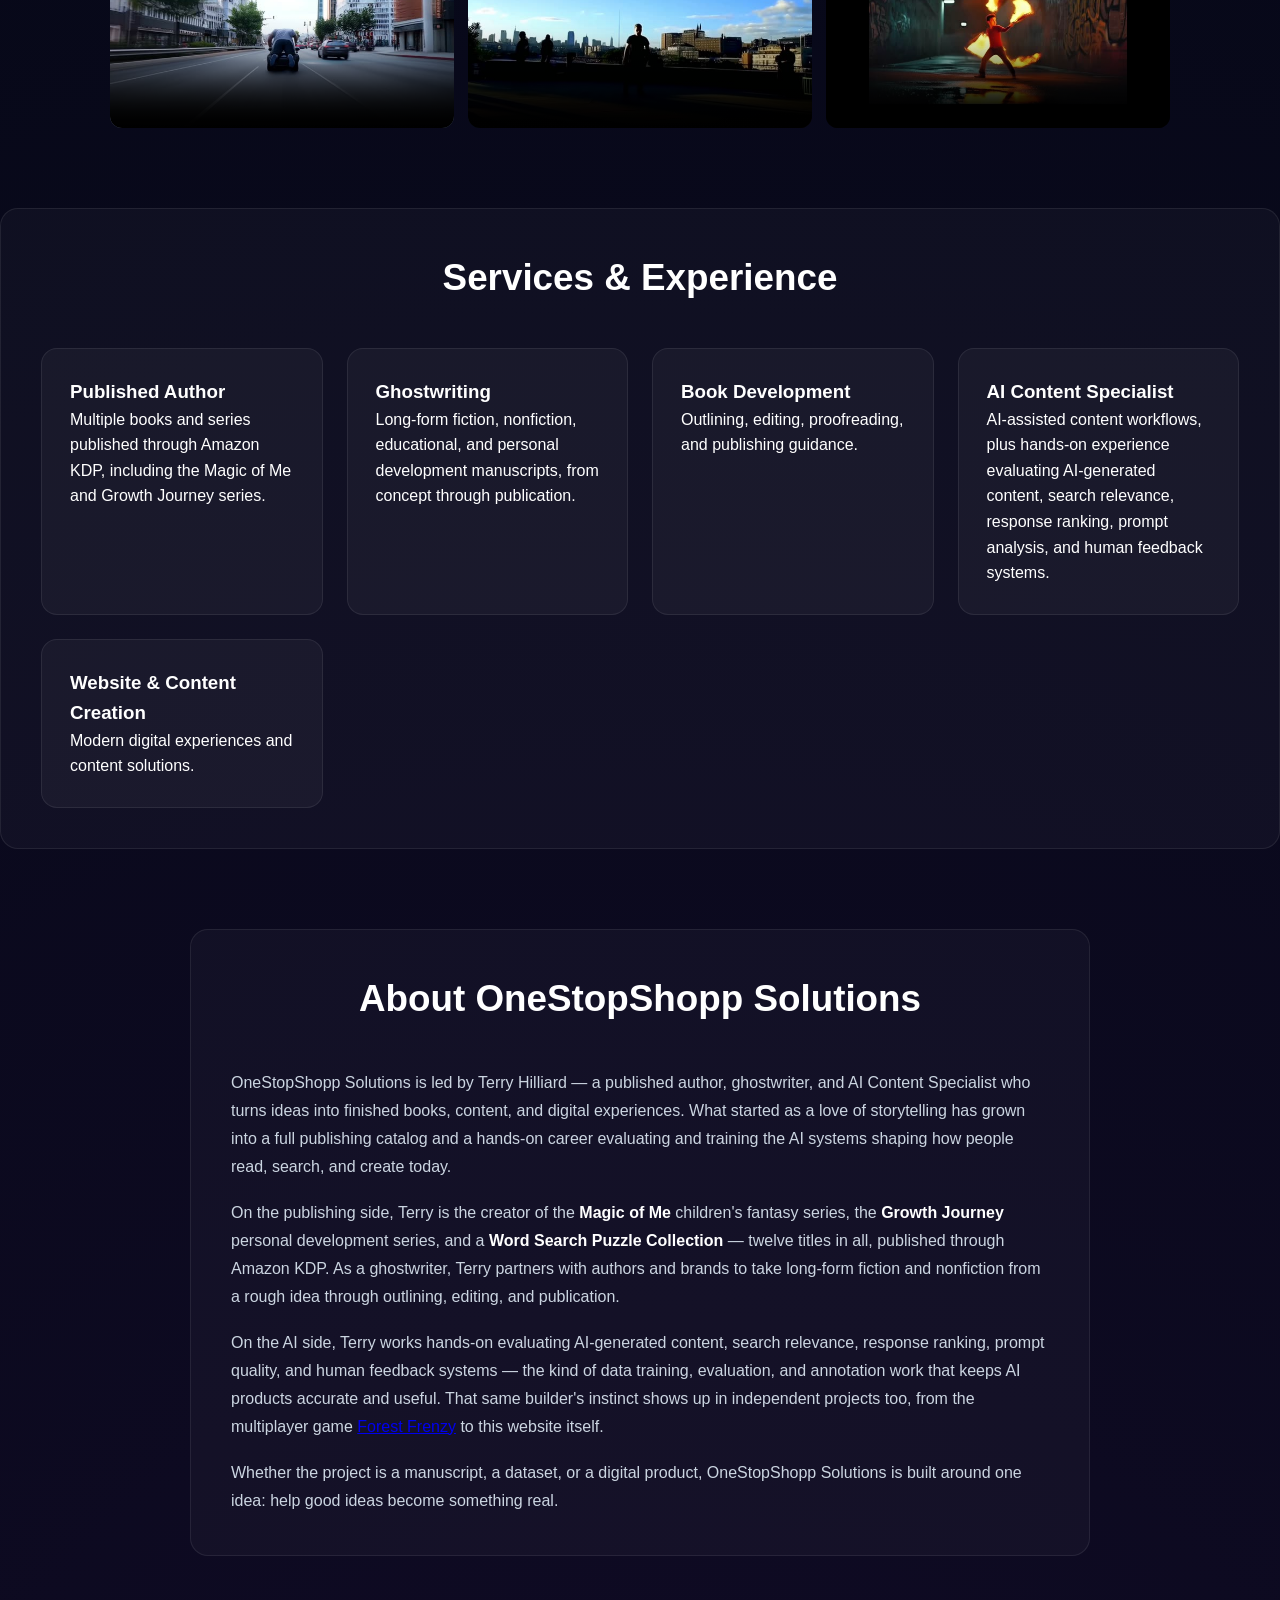
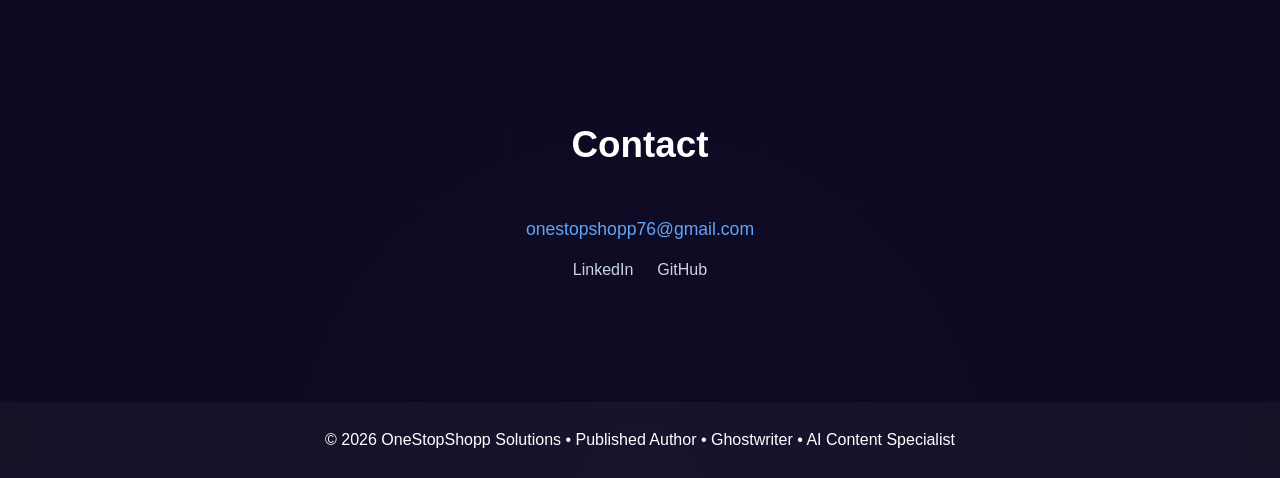
==== commit 574868dc: "Expand About section with substantive content Replaces the single generic sentence with four paragra" ====
--- a/index.html
+++ b/index.html
@@ -29,7 +29,7 @@
       content="https://terry7676.github.io/OneStopShopp2/assets/logo.jpg"
     />
     <link rel="icon" href="./assets/logo.jpg" />
-    <link rel="stylesheet" href="./styles.css?v=2044" />
+    <link rel="stylesheet" href="./styles.css?v=2045" />
   </head>
   <body>
     <header class="navbar">
@@ -266,8 +266,26 @@
         <div class="about-box">
           <h2>About OneStopShopp Solutions</h2>
           <p>
-            OneStopShopp Solutions is led by a published author, ghostwriter, and AI Content Specialist, and is the creator of the Magic of
-            Me children's fantasy series and The Growth Journey personal development series.
+            OneStopShopp Solutions is led by Terry Hilliard — a published author, ghostwriter, and AI Content Specialist who turns ideas
+            into finished books, content, and digital experiences. What started as a love of storytelling has grown into a full
+            publishing catalog and a hands-on career evaluating and training the AI systems shaping how people read, search, and create
+            today.
+          </p>
+          <p>
+            On the publishing side, Terry is the creator of the <strong>Magic of Me</strong> children's fantasy series, the
+            <strong>Growth Journey</strong> personal development series, and a <strong>Word Search Puzzle Collection</strong> — twelve
+            titles in all, published through Amazon KDP. As a ghostwriter, Terry partners with authors and brands to take long-form
+            fiction and nonfiction from a rough idea through outlining, editing, and publication.
+          </p>
+          <p>
+            On the AI side, Terry works hands-on evaluating AI-generated content, search relevance, response ranking, prompt quality, and
+            human feedback systems — the kind of data training, evaluation, and annotation work that keeps AI products accurate and
+            useful. That same builder's instinct shows up in independent projects too, from the multiplayer game
+            <a href="#projects">Forest Frenzy</a> to this website itself.
+          </p>
+          <p>
+            Whether the project is a manuscript, a dataset, or a digital product, OneStopShopp Solutions is built around one idea: help
+            good ideas become something real.
           </p>
         </div>
       </section>
--- a/styles.css
+++ b/styles.css
@@ -1 +1 @@
-*{margin:0;padding:0;box-sizing:border-box}html{scroll-behavior:smooth}body{font-family:'Segoe UI',sans-serif;color:#fff;line-height:1.6;background:#050816;background-image:radial-gradient(circle at top,#1e3a8a22,transparent 35%),radial-gradient(circle at bottom,#581c8722,transparent 40%)}.navbar{position:sticky;top:0;z-index:1000;display:flex;justify-content:space-between;align-items:center;padding:18px 40px;background:rgba(5,8,22,.92);backdrop-filter:blur(12px);border-bottom:1px solid rgba(255,255,255,.06)}.logo{font-size:1.4rem;font-weight:700;display:flex;align-items:center;gap:10px}.logo-icon{width:32px;height:32px;border-radius:8px;object-fit:cover}.navbar nav a{color:#fff;text-decoration:none;margin-left:25px}.navbar nav a:hover{color:#60a5fa}.hero{min-height:80vh;display:flex;align-items:center;justify-content:center;text-align:center;padding:80px 20px}.hero-content{max-width:1000px}.tag{letter-spacing:3px;color:#60a5fa;margin-bottom:20px}.hero h1{font-size:4.5rem;line-height:1.05;font-weight:800;background:linear-gradient(90deg,#ffffff,#60a5fa,#a855f7,#60a5fa,#ffffff);background-size:200% auto;-webkit-background-clip:text;-webkit-text-fill-color:transparent;background-clip:text;margin-bottom:25px;animation:titleShine 6s linear infinite}@keyframes titleShine{0%{background-position:0% 50%}100%{background-position:200% 50%}}@media(prefers-reduced-motion:reduce){.hero h1{animation:none}}.subtext{max-width:850px;margin:auto;margin-bottom:35px;color:#cbd5e1;font-size:1.15rem}.hero-buttons{display:flex;justify-content:center;gap:15px;flex-wrap:wrap}.primary:focus-visible,.secondary:focus-visible,.navbar a:focus-visible,.email-link:focus-visible{outline:2px solid #60a5fa;outline-offset:3px}.primary,.secondary{display:inline-block;text-decoration:none;font-size:1rem;font-family:inherit;padding:14px 28px;border-radius:12px;border:none;cursor:pointer;font-weight:700}.primary{background:linear-gradient(135deg,#2563eb,#3b82f6);color:#fff}.secondary{background:#161f3d;color:#fff;border:1px solid rgba(255,255,255,.1)}.section{padding:80px 20px;max-width:1300px;margin:auto}.section h2{text-align:center;font-size:2.3rem;margin-bottom:40px}.grid{display:grid;grid-template-columns:repeat(auto-fit,minmax(260px,1fr));gap:24px}.card{background:rgba(255,255,255,.04);border:1px solid rgba(255,255,255,.08);padding:28px;border-radius:16px}.card a{color:inherit;text-decoration:none;display:block}.media-spotlight{max-width:1100px}.spotlight-card{display:grid;grid-template-columns:1fr 1fr;gap:0;background:rgba(255,255,255,.04);border:1px solid rgba(255,255,255,.08);border-radius:20px;overflow:hidden;align-items:stretch}.spotlight-card img,.spotlight-card video{width:100%;height:100%;min-height:260px;object-fit:cover;display:block;background:#000}.spotlight-content{padding:40px;display:flex;flex-direction:column;justify-content:center}.spotlight-content h3{font-size:1.5rem;margin-bottom:16px;line-height:1.3}.spotlight-content p{color:#cbd5e1;margin-bottom:24px;line-height:1.7}.spotlight-video{border-radius:20px;overflow:hidden;border:1px solid rgba(255,255,255,.08);margin-bottom:24px}.spotlight-video video{width:100%;display:block;background:#000}.media-spotlight h3{text-align:center;font-size:1.5rem;margin-bottom:16px}.spotlight-caption{max-width:700px;margin:0 auto;text-align:center;color:#cbd5e1;line-height:1.7}.featured-card{border-color:#3b82f655}.book-grid{display:grid;grid-template-columns:repeat(auto-fit,minmax(180px,1fr));gap:18px;margin:24px 0 48px}.book-card{text-align:center}.book-card a{display:inline-block}.book-card img{width:100%;max-width:190px;border-radius:12px;box-shadow:0 10px 25px rgba(0,0,0,.25);transition:transform .3s ease;display:block;margin:0 auto}.book-card img:hover{transform:translateY(-8px)}.book-card h4{margin-top:12px;font-size:.98rem}.series-title{text-align:center;margin:34px 0 16px}.showcase-section{max-width:1100px}.video-grid{display:grid;grid-template-columns:repeat(auto-fit,minmax(280px,1fr));gap:14px;max-width:1100px;margin:auto}.video-grid video{width:100%;aspect-ratio:16/9;object-fit:cover;border-radius:12px}.dark-panel,.about-box{background:rgba(255,255,255,.03);border:1px solid rgba(255,255,255,.08);border-radius:18px;padding:40px}.about-box{text-align:center;max-width:900px;margin:auto}.contact{text-align:center}.contact-links{margin-top:14px}.contact-links a{color:#cbd5e1;text-decoration:none;margin:0 12px}.contact-links a:hover{color:#60a5fa}.email-link{color:#60a5fa;text-decoration:none;font-size:1.1rem}footer{text-align:center;padding:25px;background:rgba(255,255,255,.03);margin-top:40px}@media(max-width:768px){.navbar{flex-direction:column;gap:12px}.hero h1{font-size:2.7rem}.video-grid{grid-template-columns:1fr}.section{padding:60px 20px}.book-grid{grid-template-columns:repeat(auto-fit,minmax(150px,1fr));gap:14px}.book-card img{max-width:165px}.spotlight-card{grid-template-columns:1fr}.spotlight-content{padding:28px}}.reveal{opacity:0;transform:translateY(36px);transition:opacity .7s cubic-bezier(.16,1,.3,1),transform .7s cubic-bezier(.16,1,.3,1)}.reveal.in-view{opacity:1;transform:translateY(0)}@media(prefers-reduced-motion:reduce){.reveal{opacity:1;transform:none;transition:none}}+*{margin:0;padding:0;box-sizing:border-box}html{scroll-behavior:smooth}body{font-family:'Segoe UI',sans-serif;color:#fff;line-height:1.6;background:#050816;background-image:radial-gradient(circle at top,#1e3a8a22,transparent 35%),radial-gradient(circle at bottom,#581c8722,transparent 40%)}.navbar{position:sticky;top:0;z-index:1000;display:flex;justify-content:space-between;align-items:center;padding:18px 40px;background:rgba(5,8,22,.92);backdrop-filter:blur(12px);border-bottom:1px solid rgba(255,255,255,.06)}.logo{font-size:1.4rem;font-weight:700;display:flex;align-items:center;gap:10px}.logo-icon{width:32px;height:32px;border-radius:8px;object-fit:cover}.navbar nav a{color:#fff;text-decoration:none;margin-left:25px}.navbar nav a:hover{color:#60a5fa}.hero{min-height:80vh;display:flex;align-items:center;justify-content:center;text-align:center;padding:80px 20px}.hero-content{max-width:1000px}.tag{letter-spacing:3px;color:#60a5fa;margin-bottom:20px}.hero h1{font-size:4.5rem;line-height:1.05;font-weight:800;background:linear-gradient(90deg,#ffffff,#60a5fa,#a855f7,#60a5fa,#ffffff);background-size:200% auto;-webkit-background-clip:text;-webkit-text-fill-color:transparent;background-clip:text;margin-bottom:25px;animation:titleShine 6s linear infinite}@keyframes titleShine{0%{background-position:0% 50%}100%{background-position:200% 50%}}@media(prefers-reduced-motion:reduce){.hero h1{animation:none}}.subtext{max-width:850px;margin:auto;margin-bottom:35px;color:#cbd5e1;font-size:1.15rem}.hero-buttons{display:flex;justify-content:center;gap:15px;flex-wrap:wrap}.primary:focus-visible,.secondary:focus-visible,.navbar a:focus-visible,.email-link:focus-visible{outline:2px solid #60a5fa;outline-offset:3px}.primary,.secondary{display:inline-block;text-decoration:none;font-size:1rem;font-family:inherit;padding:14px 28px;border-radius:12px;border:none;cursor:pointer;font-weight:700}.primary{background:linear-gradient(135deg,#2563eb,#3b82f6);color:#fff}.secondary{background:#161f3d;color:#fff;border:1px solid rgba(255,255,255,.1)}.section{padding:80px 20px;max-width:1300px;margin:auto}.section h2{text-align:center;font-size:2.3rem;margin-bottom:40px}.grid{display:grid;grid-template-columns:repeat(auto-fit,minmax(260px,1fr));gap:24px}.card{background:rgba(255,255,255,.04);border:1px solid rgba(255,255,255,.08);padding:28px;border-radius:16px}.card a{color:inherit;text-decoration:none;display:block}.media-spotlight{max-width:1100px}.spotlight-card{display:grid;grid-template-columns:1fr 1fr;gap:0;background:rgba(255,255,255,.04);border:1px solid rgba(255,255,255,.08);border-radius:20px;overflow:hidden;align-items:stretch}.spotlight-card img,.spotlight-card video{width:100%;height:100%;min-height:260px;object-fit:cover;display:block;background:#000}.spotlight-content{padding:40px;display:flex;flex-direction:column;justify-content:center}.spotlight-content h3{font-size:1.5rem;margin-bottom:16px;line-height:1.3}.spotlight-content p{color:#cbd5e1;margin-bottom:24px;line-height:1.7}.spotlight-video{border-radius:20px;overflow:hidden;border:1px solid rgba(255,255,255,.08);margin-bottom:24px}.spotlight-video video{width:100%;display:block;background:#000}.media-spotlight h3{text-align:center;font-size:1.5rem;margin-bottom:16px}.spotlight-caption{max-width:700px;margin:0 auto;text-align:center;color:#cbd5e1;line-height:1.7}.featured-card{border-color:#3b82f655}.book-grid{display:grid;grid-template-columns:repeat(auto-fit,minmax(180px,1fr));gap:18px;margin:24px 0 48px}.book-card{text-align:center}.book-card a{display:inline-block}.book-card img{width:100%;max-width:190px;border-radius:12px;box-shadow:0 10px 25px rgba(0,0,0,.25);transition:transform .3s ease;display:block;margin:0 auto}.book-card img:hover{transform:translateY(-8px)}.book-card h4{margin-top:12px;font-size:.98rem}.series-title{text-align:center;margin:34px 0 16px}.showcase-section{max-width:1100px}.video-grid{display:grid;grid-template-columns:repeat(auto-fit,minmax(280px,1fr));gap:14px;max-width:1100px;margin:auto}.video-grid video{width:100%;aspect-ratio:16/9;object-fit:cover;border-radius:12px}.dark-panel,.about-box{background:rgba(255,255,255,.03);border:1px solid rgba(255,255,255,.08);border-radius:18px;padding:40px}.about-box{text-align:center;max-width:900px;margin:auto}.about-box p{text-align:left;color:#cbd5e1;line-height:1.75;margin-bottom:18px}.about-box p:last-child{margin-bottom:0}.about-box strong{color:#fff}.contact{text-align:center}.contact-links{margin-top:14px}.contact-links a{color:#cbd5e1;text-decoration:none;margin:0 12px}.contact-links a:hover{color:#60a5fa}.email-link{color:#60a5fa;text-decoration:none;font-size:1.1rem}footer{text-align:center;padding:25px;background:rgba(255,255,255,.03);margin-top:40px}@media(max-width:768px){.navbar{flex-direction:column;gap:12px}.hero h1{font-size:2.7rem}.video-grid{grid-template-columns:1fr}.section{padding:60px 20px}.book-grid{grid-template-columns:repeat(auto-fit,minmax(150px,1fr));gap:14px}.book-card img{max-width:165px}.spotlight-card{grid-template-columns:1fr}.spotlight-content{padding:28px}}.reveal{opacity:0;transform:translateY(36px);transition:opacity .7s cubic-bezier(.16,1,.3,1),transform .7s cubic-bezier(.16,1,.3,1)}.reveal.in-view{opacity:1;transform:translateY(0)}@media(prefers-reduced-motion:reduce){.reveal{opacity:1;transform:none;transition:none}}
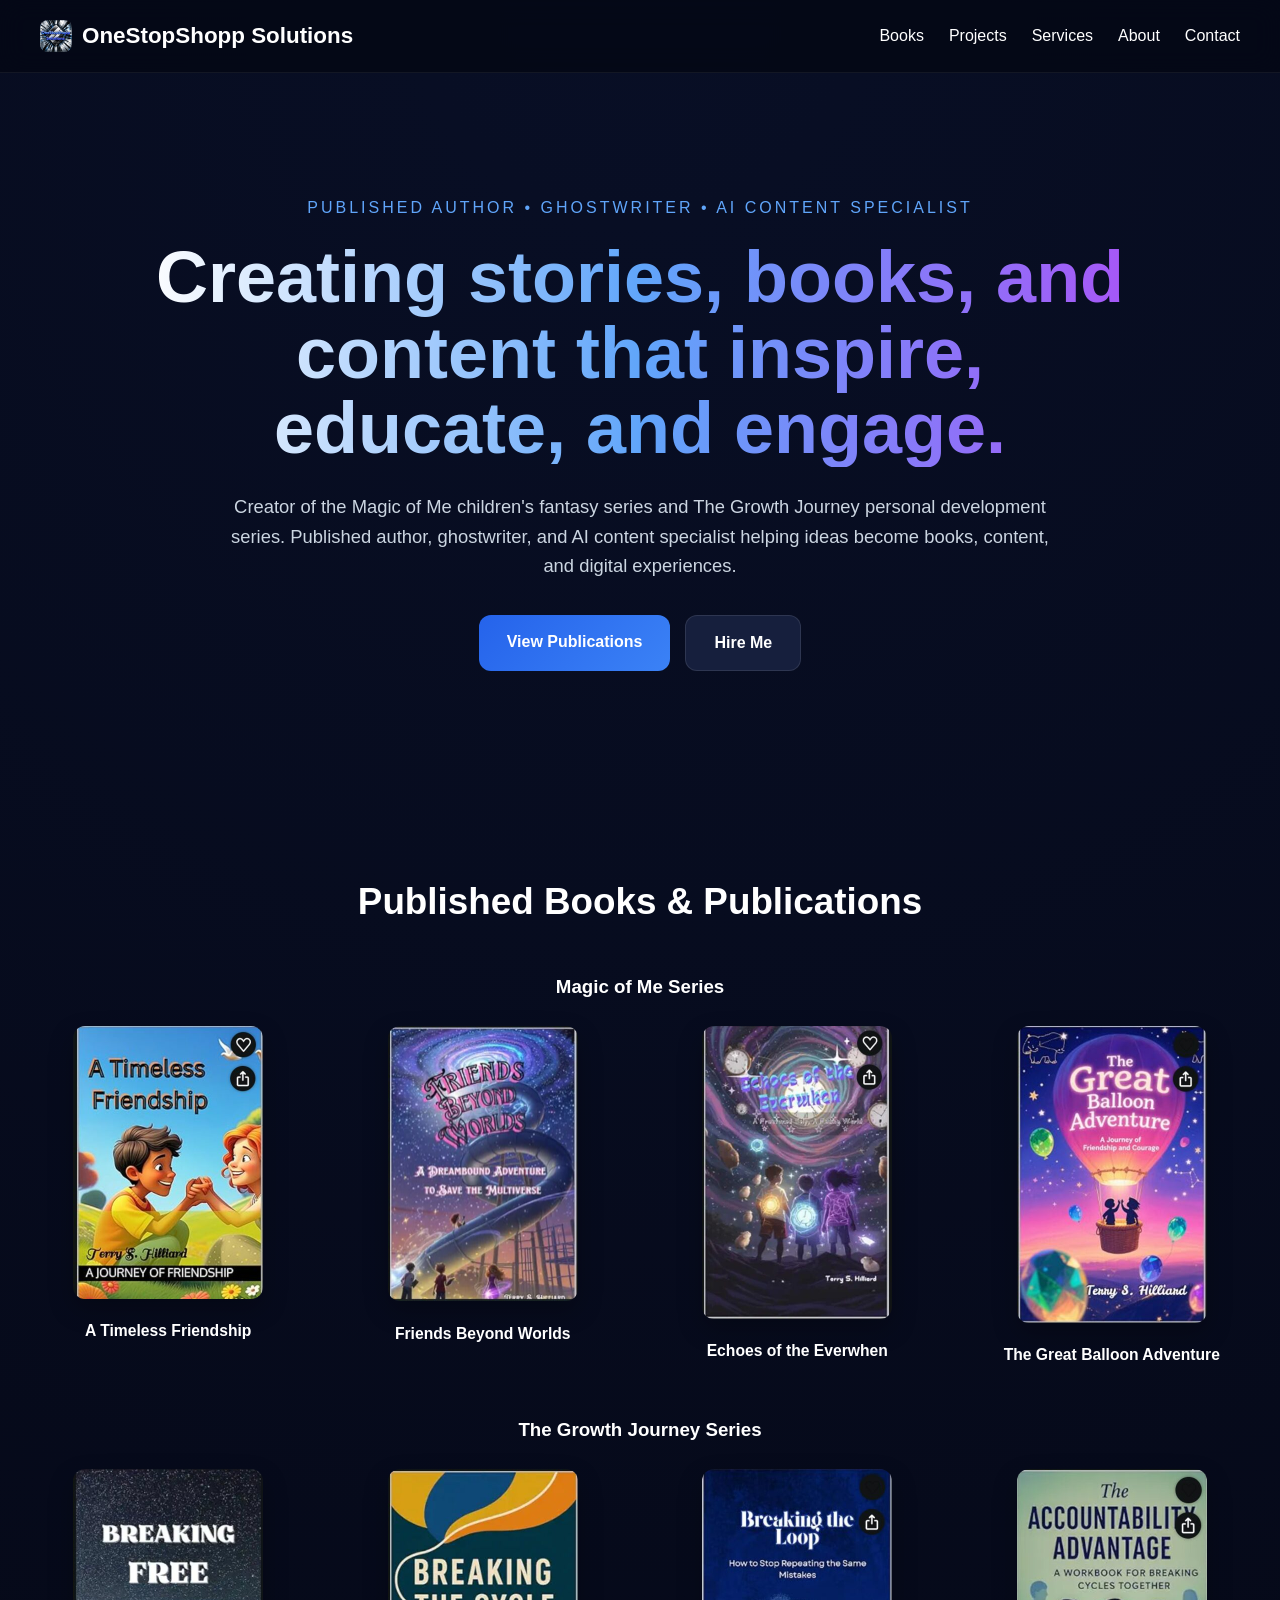
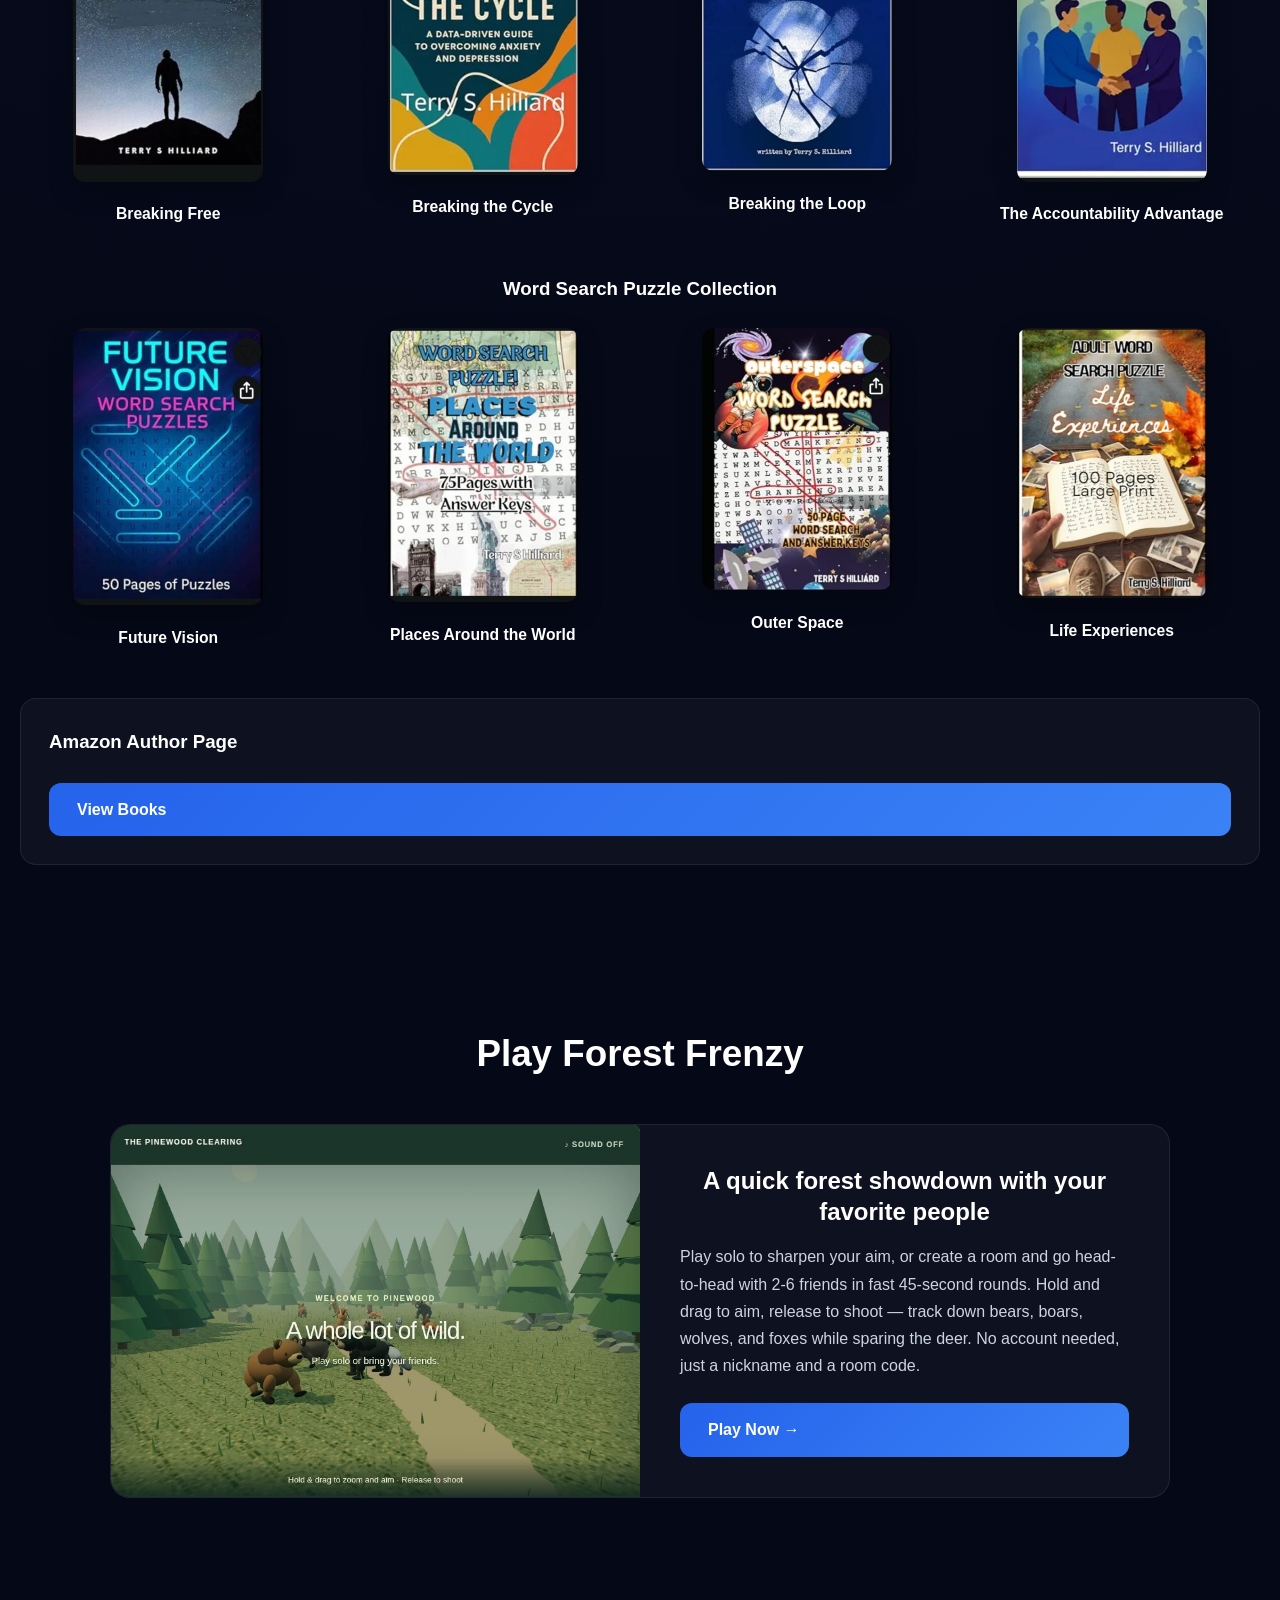
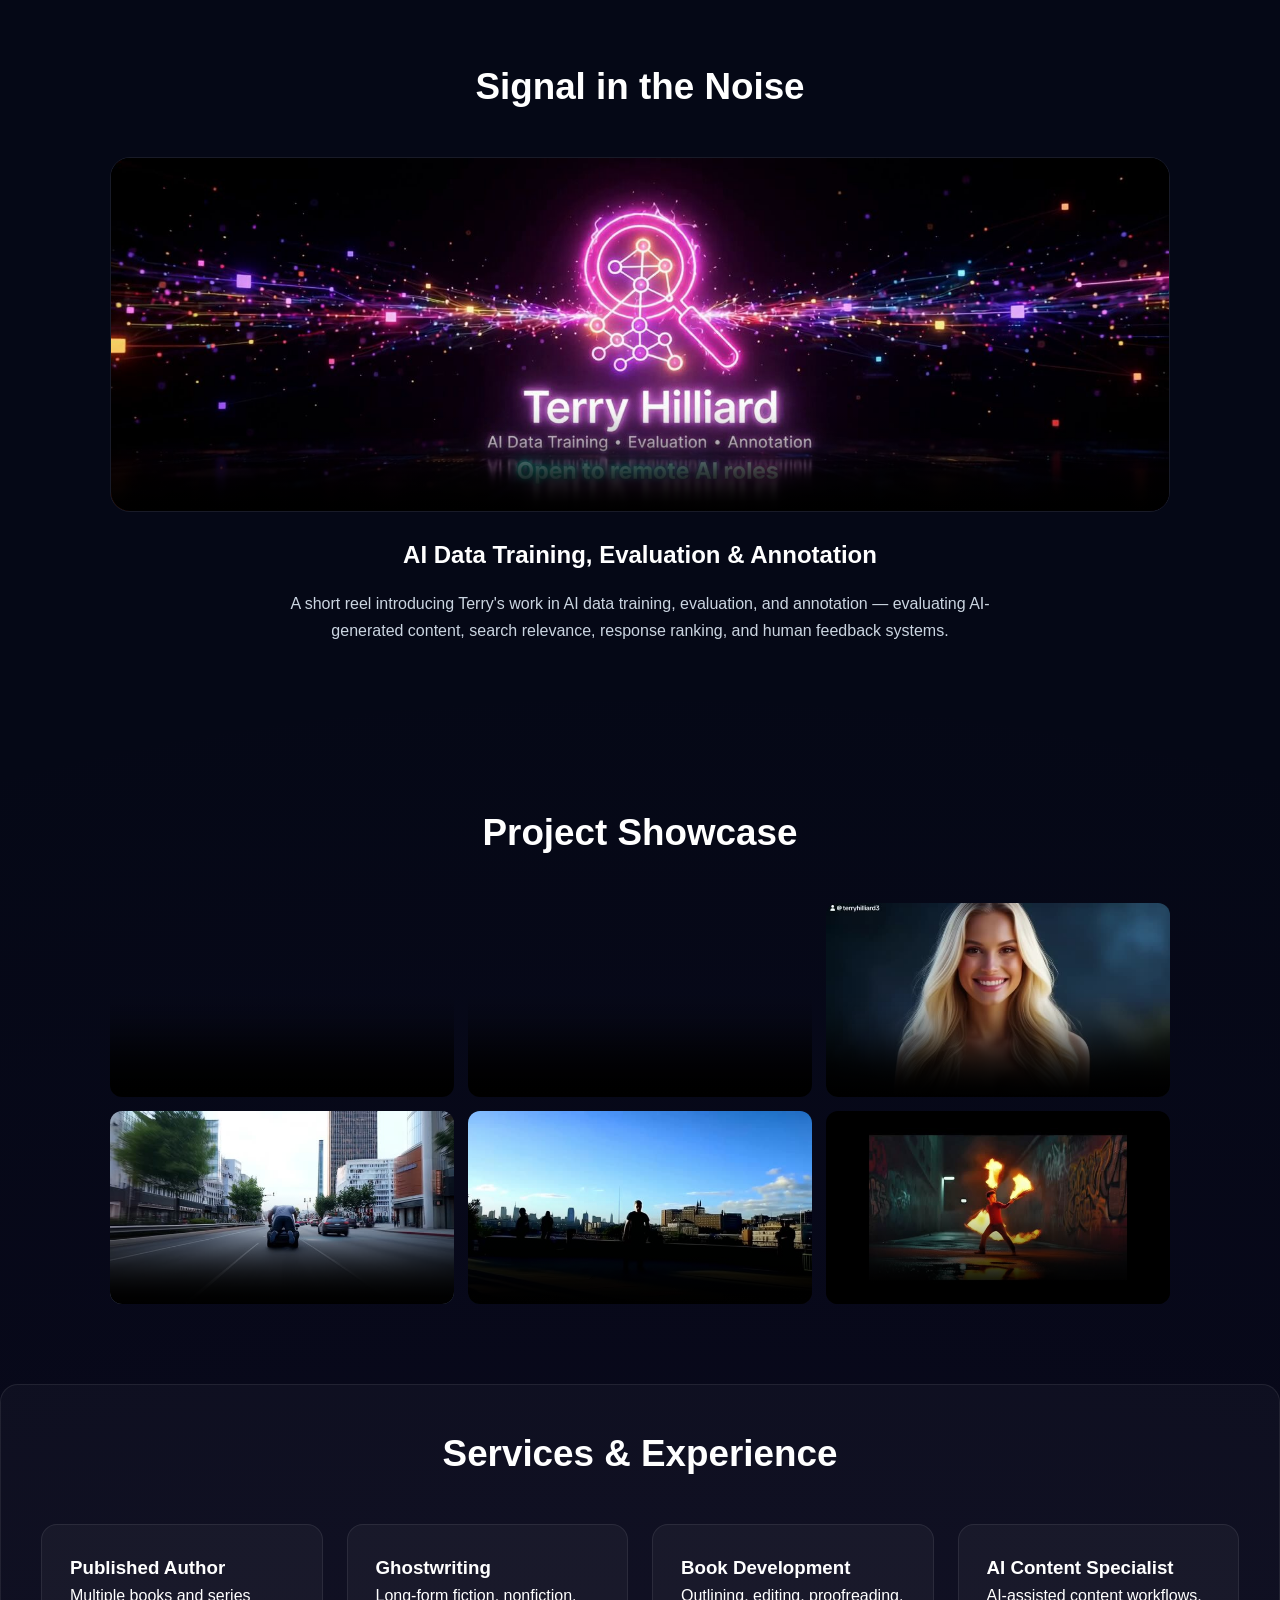
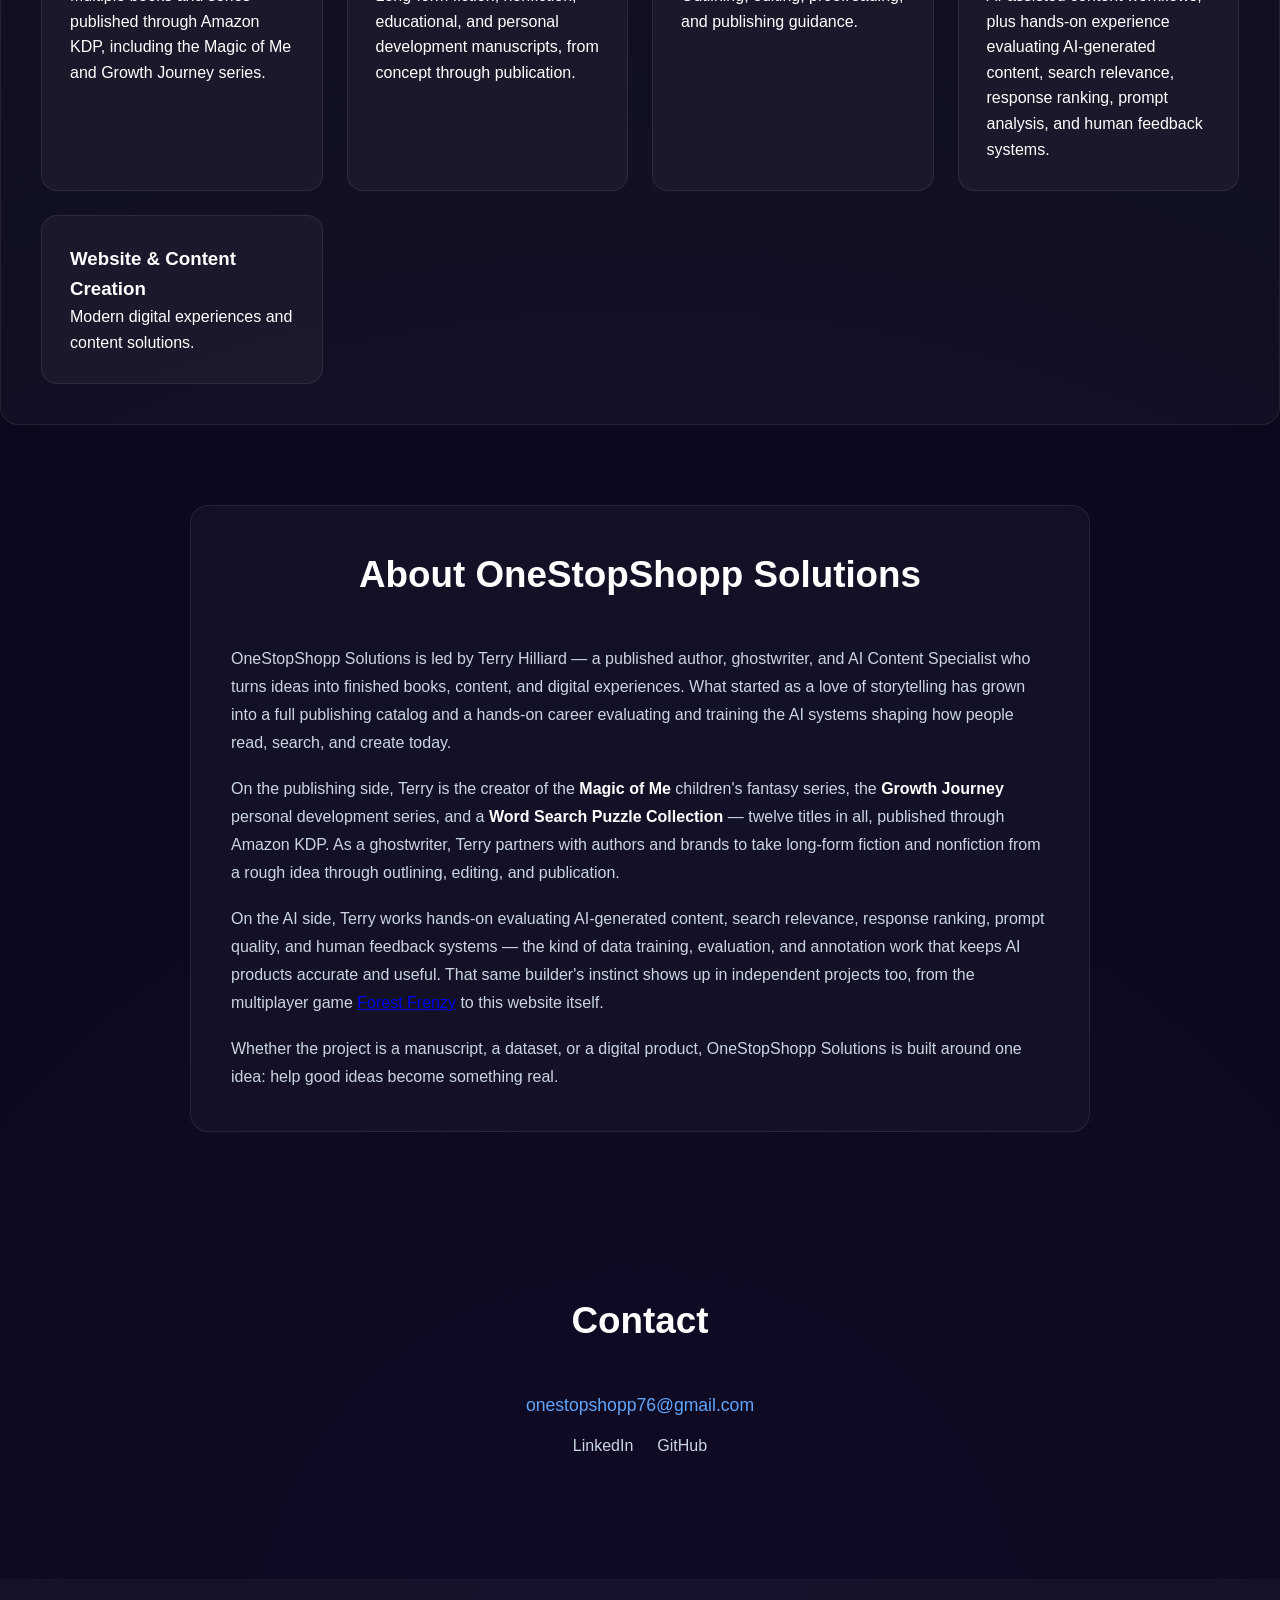
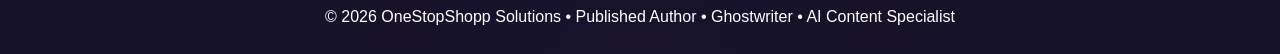
==== commit 4bb6303c: "Remove placeholder featured projects; add Google site verification file Co-Authored-By: Claude Sonne" ====
--- a/index.html
+++ b/index.html
@@ -147,28 +147,7 @@
           >
         </div>
       </section>
-      <section id="projects" class="section">
-        <h2>Featured Projects</h2>
-        <div class="grid">
-          <div class="card featured-card">
-            <h3>Pulse.ai</h3>
-            <p>Advanced AI-powered productivity and workflow platform.</p>
-          </div>
-          <div class="card featured-card">
-            <h3>SideHustlr</h3>
-            <p>AI-powered creator economy app matching users with income ideas.</p>
-          </div>
-          <div class="card">
-            <h3>PitchPal</h3>
-            <p>AI product description generation system for ecommerce sellers.</p>
-          </div>
-          <div class="card">
-            <h3>MoodMate</h3>
-            <p>Mental wellness and productivity application.</p>
-          </div>
-        </div>
-      </section>
-      <section class="section media-spotlight">
+      <section id="projects" class="section media-spotlight">
         <h2>Play Forest Frenzy</h2>
         <div class="spotlight-card">
           <img loading="lazy" decoding="async" src="./assets/forest-frenzy-thumb.jpg" alt="Forest Frenzy gameplay screenshot" />
